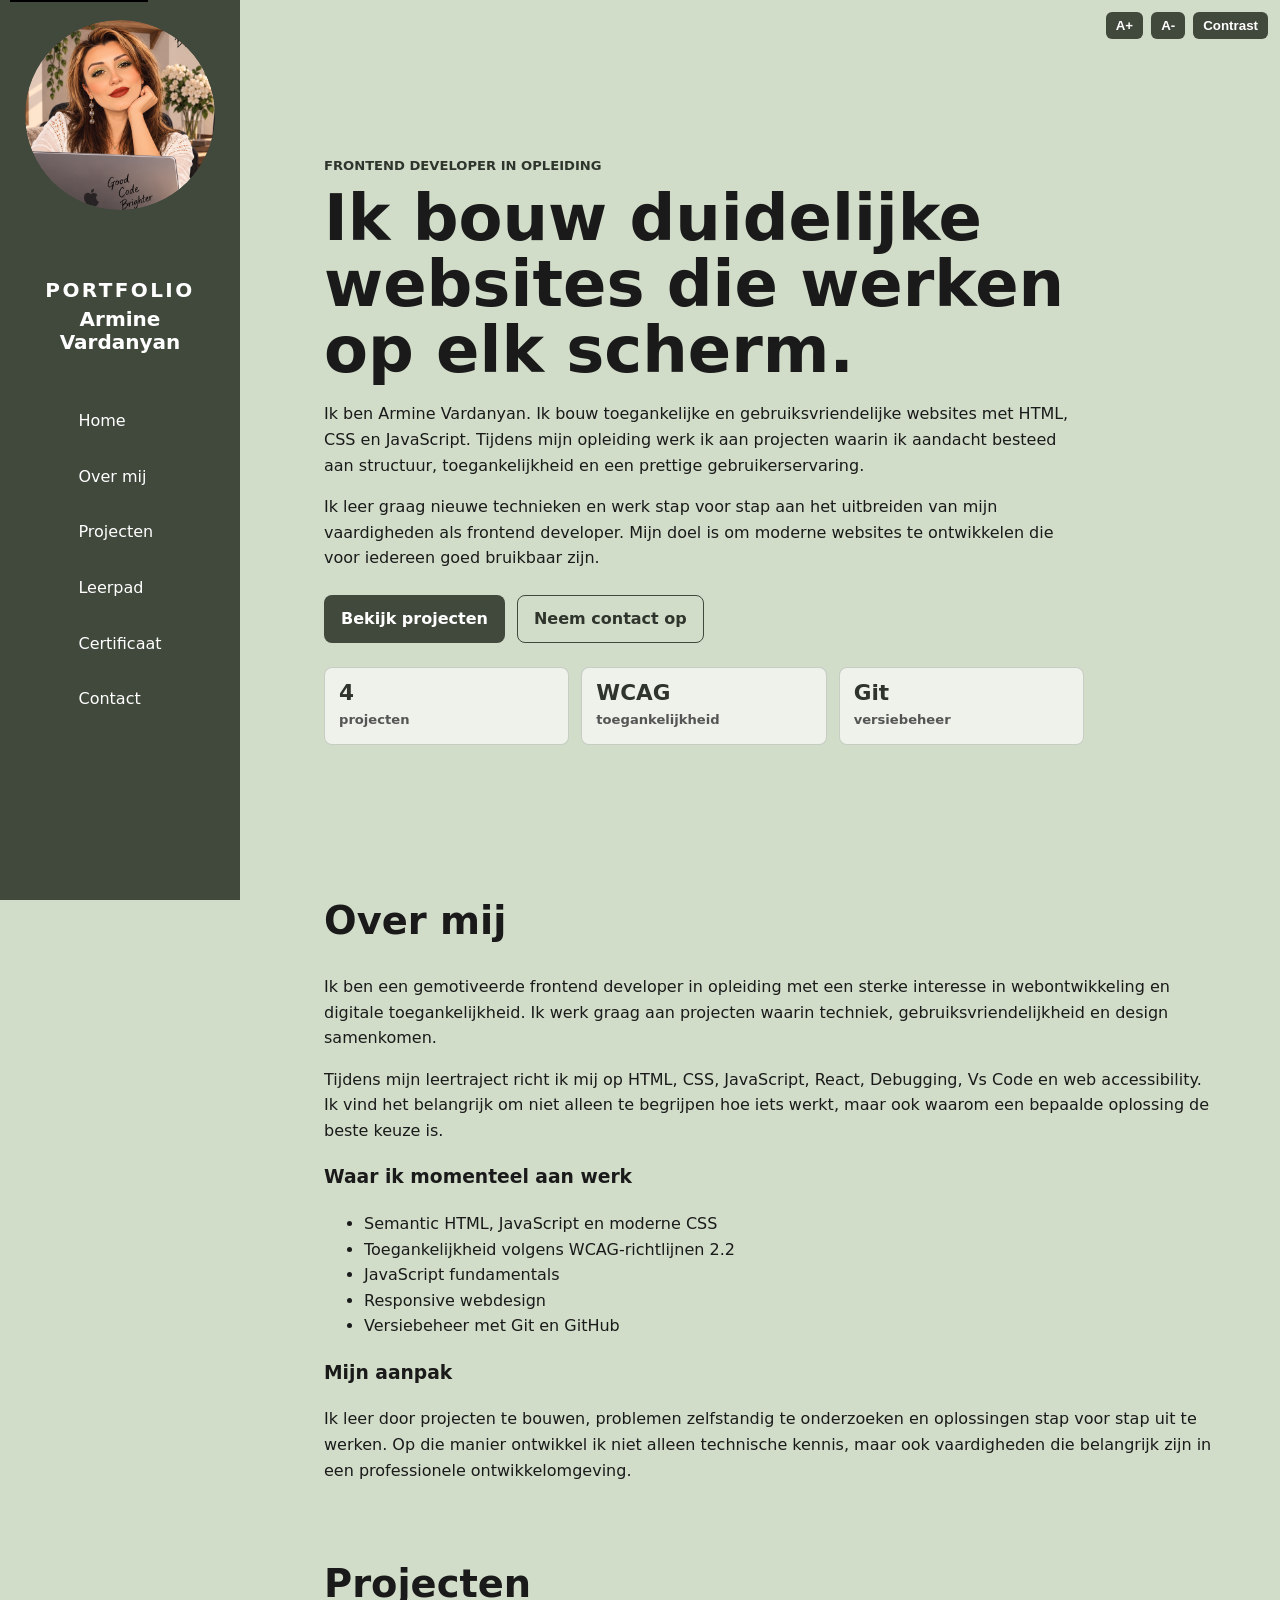
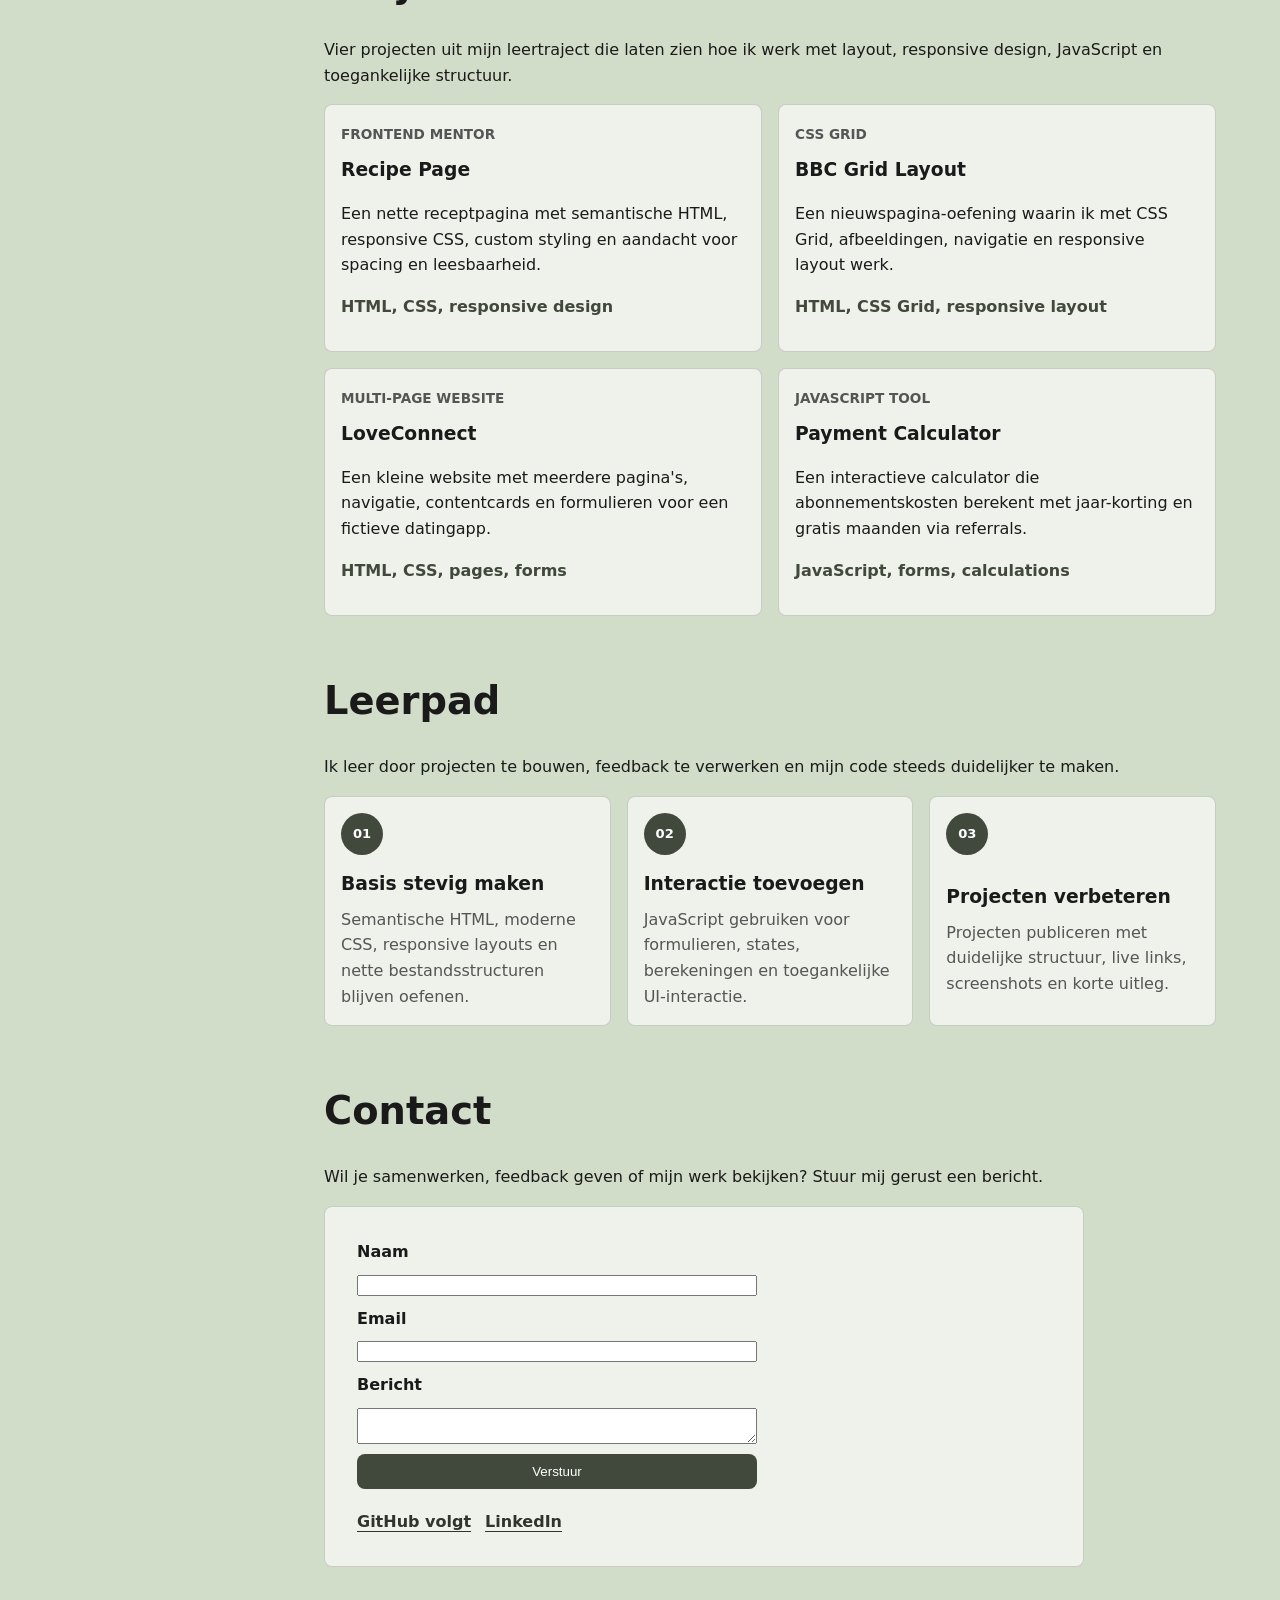
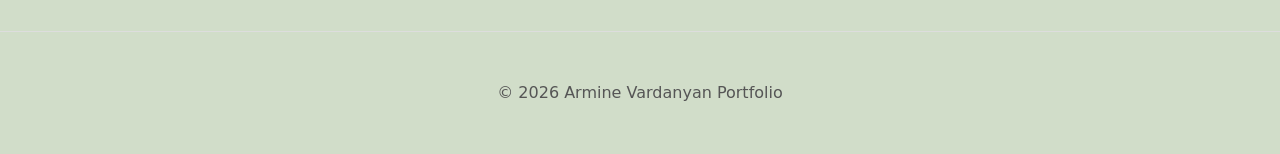
==== index.html @ 3ed6e2b1 "Mijn portfolio" ====
<!doctype html>
<html lang="nl" data-theme="light" data-text="normal">
  <head>
    <meta charset="UTF-8" />
    <meta name="viewport" content="width=device-width, initial-scale=1.0" />
    <title>Armine Vdn Portfolio</title>
    <meta
      name="description"
      content="Portfolio van Armine Vardanyan, frontend developer in opleiding met focus op HTML, CSS, JavaScript, React en toegankelijke websites."
    />

    <link rel="stylesheet" href="style.css" />
  </head>

  <body>
    <!-- SKIP LINK -->
    <a class="skip-link" href="#main">Skip to content</a>

    <!-- ACCESSIBILITY TOOLS -->
    <div class="accessibility-tools" aria-label="Toegankelijkheidsopties">
      <button id="increase-text" aria-label="Tekst vergroten">A+</button>
      <button id="decrease-text" aria-label="Tekst verkleinen">A-</button>
      <button id="contrast-btn" aria-label="Contrast modus">Contrast</button>
    </div>

    <!-- SIDEBAR -->
    <header>
      <nav class="navbar" aria-label="Hoofdnavigatie">
        <!-- PROFIEL -->
        <div class="profile">
          <button
            class="profile-button"
            id="open-profile"
            type="button"
            aria-label="Open profielfoto"
          >
            <img
              src="foto.png"
              alt="Profielfoto van Armine"
              class="profile-img"
            />
          </button>
        </div>

        <h1>
          <span class="portfolio-title">PORTFOLIO</span>
          <span>Armine Vardanyan</span>
        </h1>

        <ul class="nav-links">
          <li><a href="#home" class="active">Home</a></li>
          <li><a href="#about">Over mij</a></li>
          <li><a href="#projects">Projecten</a></li>
          <li><a href="#journey">Leerpad</a></li>

          <!-- POPUP BUTTON -->
          <li>
            <button class="nav-button" id="open-cert" type="button">
              Certificaat
            </button>
          </li>

          <li><a href="#contact">Contact</a></li>
        </ul>
      </nav>
    </header>

    <!-- MAIN -->
    <main id="main">
      <section class="hero" id="home">
        <div class="hero-text">
          <p class="eyebrow">Frontend developer in opleiding</p>
          <h2>Ik bouw duidelijke websites die werken op elk scherm.</h2>

          <p>
            Ik ben Armine Vardanyan. Ik bouw toegankelijke en
            gebruiksvriendelijke websites met HTML, CSS en JavaScript. Tijdens
            mijn opleiding werk ik aan projecten waarin ik aandacht besteed aan
            structuur, toegankelijkheid en een prettige gebruikerservaring.
          </p>

          <p>
            Ik leer graag nieuwe technieken en werk stap voor stap aan het
            uitbreiden van mijn vaardigheden als frontend developer. Mijn doel
            is om moderne websites te ontwikkelen die voor iedereen goed
            bruikbaar zijn.
          </p>

          <div class="hero-actions" aria-label="Belangrijke acties">
            <a class="button-link primary" href="#projects">Bekijk projecten</a>
            <a class="button-link secondary" href="#contact">Neem contact op</a>
          </div>

          <ul class="hero-stats" aria-label="Portfolio highlights">
            <li><strong>4</strong><span>projecten</span></li>
            <li><strong>WCAG</strong><span>toegankelijkheid</span></li>
            <li><strong>Git</strong><span>versiebeheer</span></li>
          </ul>
        </div>
      </section>

      <section id="about">
        <h2>Over mij</h2>

        <p>
          Ik ben een gemotiveerde frontend developer in opleiding met een sterke
          interesse in webontwikkeling en digitale toegankelijkheid. Ik werk
          graag aan projecten waarin techniek, gebruiksvriendelijkheid en design
          samenkomen.
        </p>

        <p>
          Tijdens mijn leertraject richt ik mij op HTML, CSS, JavaScript, React,
          Debugging, Vs Code en web accessibility. Ik vind het belangrijk om
          niet alleen te begrijpen hoe iets werkt, maar ook waarom een bepaalde
          oplossing de beste keuze is.
        </p>

        <h3>Waar ik momenteel aan werk</h3>

        <ul>
          <li>Semantic HTML, JavaScript en moderne CSS</li>
          <li>Toegankelijkheid volgens WCAG-richtlijnen 2.2</li>
          <li>JavaScript fundamentals</li>
          <li>Responsive webdesign</li>
          <li>Versiebeheer met Git en GitHub</li>
        </ul>

        <h3>Mijn aanpak</h3>

        <p>
          Ik leer door projecten te bouwen, problemen zelfstandig te onderzoeken
          en oplossingen stap voor stap uit te werken. Op die manier ontwikkel
          ik niet alleen technische kennis, maar ook vaardigheden die belangrijk
          zijn in een professionele ontwikkelomgeving.
        </p>
      </section>

      <section id="projects">
        <h2>Projecten</h2>
        <p>
          Vier projecten uit mijn leertraject die laten zien hoe ik werk met
          layout, responsive design, JavaScript en toegankelijke structuur.
        </p>

        <div class="project-grid">
          <a class="project-card" href="projects/recipe-page/index.html">
            <span class="project-type">Frontend Mentor</span>
            <h3>Recipe Page</h3>
            <p>
              Een nette receptpagina met semantische HTML, responsive CSS,
              custom styling en aandacht voor spacing en leesbaarheid.
            </p>
            <p class="project-tech">HTML, CSS, responsive design</p>
          </a>

          <a class="project-card" href="projects/bbc-grid/index.html">
            <span class="project-type">CSS Grid</span>
            <h3>BBC Grid Layout</h3>
            <p>
              Een nieuwspagina-oefening waarin ik met CSS Grid, afbeeldingen,
              navigatie en responsive layout werk.
            </p>
            <p class="project-tech">HTML, CSS Grid, responsive layout</p>
          </a>

          <a class="project-card" href="projects/loveconnect/index.html">
            <span class="project-type">Multi-page website</span>
            <h3>LoveConnect</h3>
            <p>
              Een kleine website met meerdere pagina's, navigatie, contentcards
              en formulieren voor een fictieve datingapp.
            </p>
            <p class="project-tech">HTML, CSS, pages, forms</p>
          </a>

          <a class="project-card" href="projects/payment-calculator/index.html">
            <span class="project-type">JavaScript tool</span>
            <h3>Payment Calculator</h3>
            <p>
              Een interactieve calculator die abonnementskosten berekent met
              jaar-korting en gratis maanden via referrals.
            </p>
            <p class="project-tech">JavaScript, forms, calculations</p>
          </a>
        </div>
      </section>

      <section id="journey">
        <h2>Leerpad</h2>
        <p>
          Ik leer door projecten te bouwen, feedback te verwerken en mijn code
          steeds duidelijker te maken.
        </p>

        <ol class="timeline">
          <li>
            <span>01</span>
            <div>
              <h3>Basis stevig maken</h3>
              <p>
                Semantische HTML, moderne CSS, responsive layouts en nette
                bestandsstructuren blijven oefenen.
              </p>
            </div>
          </li>
          <li>
            <span>02</span>
            <div>
              <h3>Interactie toevoegen</h3>
              <p>
                JavaScript gebruiken voor formulieren, states, berekeningen en
                toegankelijke UI-interactie.
              </p>
            </div>
          </li>
          <li>
            <span>03</span>
            <div>
              <h3>Projecten verbeteren</h3>
              <p>
                Projecten publiceren met duidelijke structuur, live links,
                screenshots en korte uitleg.
              </p>
            </div>
          </li>
        </ol>
      </section>

      <section id="contact">
        <h2>Contact</h2>
        <p>
          Wil je samenwerken, feedback geven of mijn werk bekijken? Stuur mij
          gerust een bericht.
        </p>
        <div class="contact">
          <form>
            <label for="name">Naam</label>
            <input type="text" id="name" name="name" required />

            <label for="email">Email</label>
            <input type="email" id="email" name="email" required />

            <label for="message">Bericht</label>
            <textarea id="message" name="message" required></textarea>

            <button type="submit">Verstuur</button>
          </form>
          <div class="contact-links" aria-label="Profiel links">
            <a href="#" aria-label="GitHub profiel toevoegen">GitHub volgt</a>
            <a
              href="https://www.linkedin.com/in/armine-vardanyan-982892228/"
              aria-label="LinkedIn profiel van Armine Vardanyan"
              >LinkedIn</a
            >
          </div>
        </div>
      </section>
    </main>

    <!-- FOOTER -->
    <footer>
      <p>© 2026 Armine Vardanyan Portfolio</p>
    </footer>

    <!-- CERTIFICAAT POPUP -->
    <div id="cert-modal" class="modal" aria-hidden="true">
      <div
        class="modal-content"
        role="dialog"
        aria-modal="true"
        aria-labelledby="cert-title"
      >
        <h2 id="cert-title">Certificaat</h2>

        <img src="certificaat.jpg" alt="Front-End Developer certificaat" />

        <button id="close-cert" type="button">Sluiten</button>
      </div>
    </div>
    <!-- PROFIELFOTO POPUP -->
    <div id="profile-modal" class="modal" aria-hidden="true">
      <div
        class="modal-content profile-modal-content"
        role="dialog"
        aria-modal="true"
        aria-labelledby="profile-title"
      >
        <h2 id="profile-title">Profielfoto</h2>

        <img src="foto.png" alt="Profielfoto van Armine Vardanyan" />

        <button id="close-profile" type="button">Sluiten</button>
      </div>
    </div>
    <!-- SCRIPTS -->
    <script src="script.js"></script>
  </body>
</html>
---- style.css ----
:root {
  --bg: #d1ddc9;
  --text: #1a1a1a;
  --muted: #555;
  --accent: #41483c;
  --accent-strong: #2f352c;
  --surface: rgba(255, 255, 255, 0.62);
  --line: rgba(65, 72, 60, 0.22);

  --sidebar-bg: #41483c;
  --white: #ffffff;

  --space-sm: 8px;
  --space-md: 16px;
  --space-lg: 32px;

  --font: system-ui, -apple-system, Segoe UI, Roboto, Arial, sans-serif;

  --focus: 3px solid var(--accent);
}

/* RESET */
* {
  box-sizing: border-box;
}

body {
  margin: 0;
  font-family: var(--font);
  background: var(--bg);
  color: var(--text);
  line-height: 1.6;
}

/* SKIP LINK */
.skip-link {
  position: absolute;
  top: -40px;
  left: 10px;
  background: #000;
  color: #fff;
  padding: 8px;
  z-index: 1000;
}

.skip-link:focus {
  top: 10px;
}

/* =========================
   SIDEBAR
========================= */
header {
  position: fixed;
  top: 0;
  left: 0;
  width: 240px;
  height: 100vh;
  background: var(--sidebar-bg);
  padding: 20px;
  overflow-y: auto;
}

.navbar {
  display: flex;
  flex-direction: column;
  align-items: center;
  gap: 28px;
}

.navbar h1 {
  color: white;
  font-size: 20px;
  line-height: 1.15;
  text-align: center;
}

.navbar h1 span {
  display: block;
}

.portfolio-title {
  margin-bottom: 6px;
  font-size: 1.25rem;
  letter-spacing: 0.12em;
  text-transform: uppercase;
}

.nav-links {
  list-style: none;
  padding: 0;
  margin: 0;
  display: flex;
  flex-direction: column;
  gap: 10px;
}

.nav-links a {
  display: block;
  color: white;
  text-decoration: none;
  padding: 12px 14px;
  border-radius: 8px;
  transition:
    background-color 0.2s ease,
    color 0.2s ease;
}

.nav-links a:hover {
  background: #2e322c !important;
  color: white !important;
}
.nav-links a.active {
  background: var(--accent);
  color: white;
}

.nav-button {
  display: block;
  width: 100%;
  background: transparent;
  color: white;
  text-align: left;
  text-decoration: none;
  padding: 12px 14px;
  border: 0;
  border-radius: 8px;
  font: inherit;
  transition:
    background-color 0.2s ease,
    color 0.2s ease;
}

.nav-button:hover,
.nav-button:focus-visible {
  background: #2e322c;
  color: white;
}
/* PROFILE */
.profile {
  display: flex;
  flex-direction: column;
  align-items: center;
  margin-bottom: 24px;
  overflow: hidden;
  border-radius: 50%;
}
.profile-button {
  display: block;
  width: 190px;
  height: 190px;
  padding: 0;
  border: 0;
  border-radius: 50%;
  background: transparent;
  overflow: hidden;
  cursor: pointer;
}
.profile-img {
  width: 190px;
  height: 190px;
  border-radius: 50%;
  object-fit: cover;
  border: 3px solid #252723;
  object-position: 38% 42%;
  image-rendering: auto;
  transform: translateY(14px) scale(1.5);
}

/* MAIN SHIFT */
main {
  margin-left: 260px;
  padding: var(--space-lg);
  max-width: 1180px;
}

/* ACCESSIBILITY */
.accessibility-tools {
  position: fixed;
  top: 12px;
  right: 12px;
  display: flex;
  gap: 8px;
  z-index: 999;
}

.accessibility-tools button {
  background: var(--accent);
  color: white;
  border: none;
  padding: 6px 10px;
  border-radius: 6px;
  font-weight: 700;
}

/* BUTTONS */
button {
  background: var(--accent);
  color: white;
  border: none;
  padding: 10px;
  border-radius: 8px;
  cursor: pointer;
}

/* FOCUS */
a:focus,
button:focus,
input:focus,
textarea:focus {
  outline: var(--focus);
  outline-offset: 3px;
}

/* HERO */
.hero {
  display: flex;
  gap: var(--space-lg);
  min-height: calc(100vh - 64px);
  align-items: center;
}

.hero-text {
  max-width: 760px;
}

.eyebrow {
  margin: 0 0 10px;
  color: var(--accent-strong);
  font-size: 0.82rem;
  font-weight: 800;
  letter-spacing: 0;
  text-transform: uppercase;
}

.hero h2 {
  max-width: 760px;
  margin: 0 0 18px;
  font-size: clamp(2rem, 5vw, 4.8rem);
  line-height: 1.03;
}

.hero-actions {
  display: flex;
  flex-wrap: wrap;
  gap: 12px;
  margin-top: 24px;
}

.button-link {
  display: inline-flex;
  min-height: 44px;
  align-items: center;
  justify-content: center;
  padding: 10px 16px;
  border: 1px solid transparent;
  border-radius: 8px;
  font-weight: 800;
  text-decoration: none;
}

.button-link.primary {
  background: var(--accent);
  color: white;
}

.button-link.secondary {
  background: transparent;
  border-color: var(--accent);
  color: var(--accent-strong);
}

.hero-stats {
  display: grid;
  grid-template-columns: repeat(3, minmax(0, 1fr));
  gap: 12px;
  margin: 24px 0 0;
  padding: 0;
  list-style: none;
}

.hero-stats li {
  padding: 14px;
  background: var(--surface);
  border: 1px solid var(--line);
  border-radius: 8px;
}

.hero-stats strong,
.hero-stats span {
  display: block;
}

.hero-stats strong {
  color: var(--accent-strong);
  font-size: 1.35rem;
  line-height: 1;
}

.hero-stats span {
  margin-top: 6px;
  color: var(--muted);
  font-size: 0.82rem;
  font-weight: 800;
}

/* SECTIONS */
section {
  padding: var(--space-lg);
  scroll-margin-top: 24px;
}

section > h2 {
  margin-top: 0;
  font-size: clamp(1.7rem, 3vw, 2.4rem);
  line-height: 1.1;
}

/* PROJECT CARDS */
.project-card {
  display: block;
  border: 1px solid var(--line);
  padding: var(--space-md);
  border-radius: 8px;
  background: var(--surface);
  color: inherit;
  text-decoration: none;
  transition:
    transform 0.2s ease,
    box-shadow 0.2s ease,
    border-color 0.2s ease;
}

.project-grid {
  display: grid;
  grid-template-columns: repeat(2, minmax(0, 1fr));
  gap: var(--space-md);
  margin-top: var(--space-md);
}

.project-card:hover,
.project-card:focus-visible {
  border-color: var(--accent);
  box-shadow: 0 10px 24px rgba(0, 0, 0, 0.12);
  transform: translateY(-3px);
}

.project-card h3 {
  margin: 8px 0 0;
}

.project-tech {
  color: var(--accent);
  font-weight: 700;
}

.project-type {
  color: var(--muted);
  font-size: 0.85rem;
  font-weight: 700;
  text-transform: uppercase;
}

/* LEERPAD */
.timeline {
  display: grid;
  grid-template-columns: repeat(3, minmax(0, 1fr));
  gap: var(--space-md);
  margin: var(--space-md) 0 0;
  padding: 0;
  list-style: none;
}

.timeline li {
  display: grid;
  gap: 14px;
  padding: var(--space-md);
  background: var(--surface);
  border: 1px solid var(--line);
  border-radius: 8px;
}

.timeline span {
  display: inline-grid;
  width: 42px;
  height: 42px;
  place-items: center;
  background: var(--accent);
  border-radius: 50%;
  color: white;
  font-size: 0.82rem;
  font-weight: 800;
}

.timeline h3 {
  margin: 0;
}

.timeline p {
  margin: 8px 0 0;
  color: var(--muted);
}

/* FOOTER */
footer {
  text-align: center;
  padding: var(--space-lg);
  border-top: 1px solid #ddd;
  color: var(--muted);
}

/* HIGH CONTRAST */
.high-contrast {
  --bg: #000;
  --text: #fff;
  --muted: #fff;
  --accent: yellow;
  --accent-strong: yellow;
  --surface: #000;
  --line: yellow;
  --sidebar-bg: #000;
}

.high-contrast button,
.high-contrast .nav-links a {
  color: #000 !important;
  background: yellow;
}

.high-contrast .project-card,
.high-contrast .timeline li,
.high-contrast .hero-stats li,
.high-contrast .modal-content {
  background: #000;
  border-color: yellow;
}
/* =========================
   MODAL (CERTIFICAAT)
========================= */
.modal {
  position: fixed;
  inset: 0;
  background: rgba(0, 0, 0, 0.7);
  display: none;
  justify-content: center;
  align-items: center;
  z-index: 9999;
}

.modal-content {
  background: #ffffff;
  padding: 20px;
  border-radius: 12px;
  width: 80%;
  max-width: 900px;
  max-height: 90vh;
  overflow: auto;
  text-align: center;
}

.modal-content img {
  width: 100%;
  height: auto;
  max-height: 70vh;
  object-fit: contain;
  border-radius: 8px;
}

.modal-content button {
  margin-top: 12px;
  background: var(--accent);
  color: white;
  border: none;
  padding: 10px 16px;
  border-radius: 8px;
}

/* RESPONSIVE */
@media (max-width: 768px) {
  header {
    position: relative;
    width: 100%;
    height: auto;
  }

  main {
    margin-left: 0;
  }

  .hero {
    flex-direction: column;
    min-height: auto;
  }

  .project-grid {
    grid-template-columns: 1fr;
  }

  .timeline,
  .hero-stats {
    grid-template-columns: 1fr;
  }
}

.nav-links a,
.nav-button {
  display: block;
  padding: 10px 12px;
  border-radius: 8px;
  color: white;
  text-decoration: none;
  transition: all 0.2s ease;
}

.nav-links a:hover,
.nav-button:hover {
  background: #2e322c;
  color: white;
}

.contact {
  padding: 32px;
  display: grid;
  gap: 20px;
  max-width: 760px;
  background: var(--surface);
  border: 1px solid var(--line);
  border-radius: 8px;
}
.contact h2 {
  margin-top: 0;
}
form {
  display: flex;
  flex-direction: column;
  gap: 10px;
  max-width: 400px;
}

form input,
form textarea,
form button {
  width: 100%;
}

form label {
  font-weight: bold;
}

.contact-links {
  display: flex;
  flex-wrap: wrap;
  gap: 14px;
}

.contact-links a {
  color: var(--accent-strong);
  font-weight: 800;
  text-underline-offset: 4px;
}
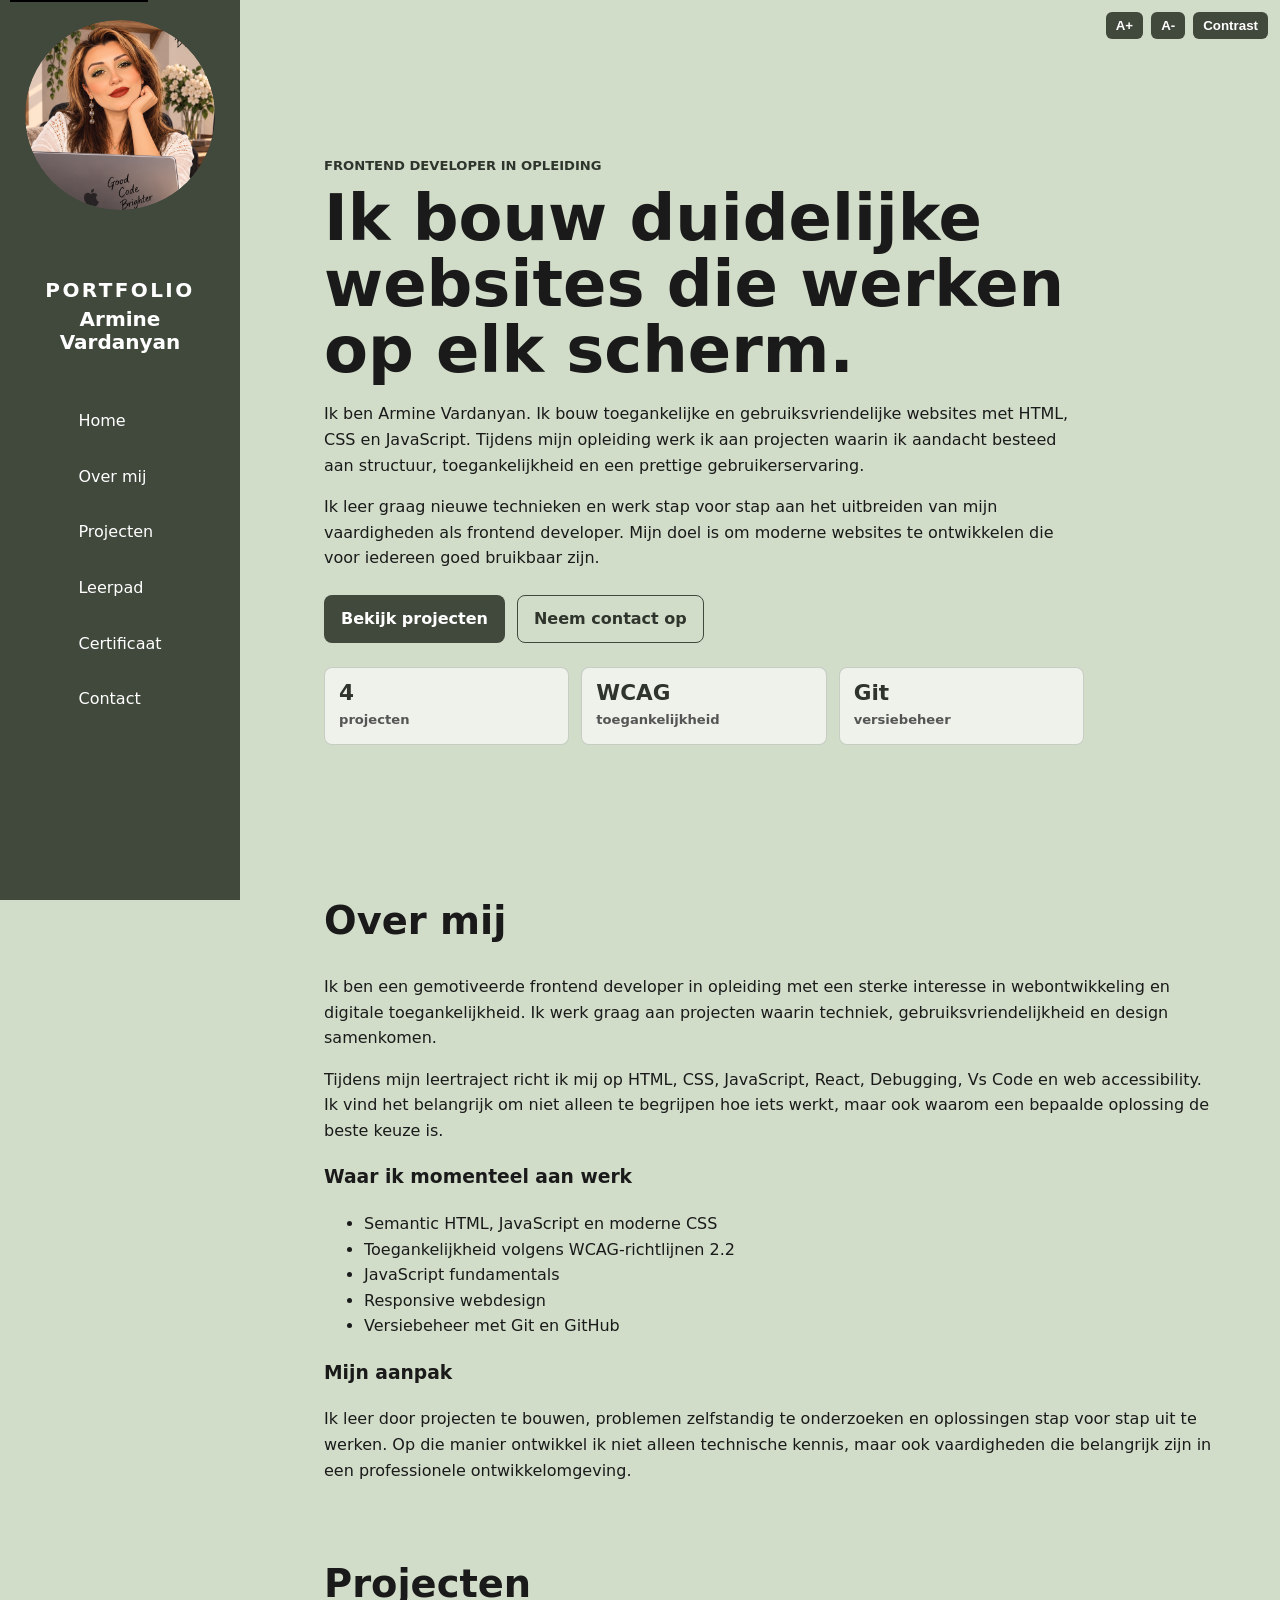
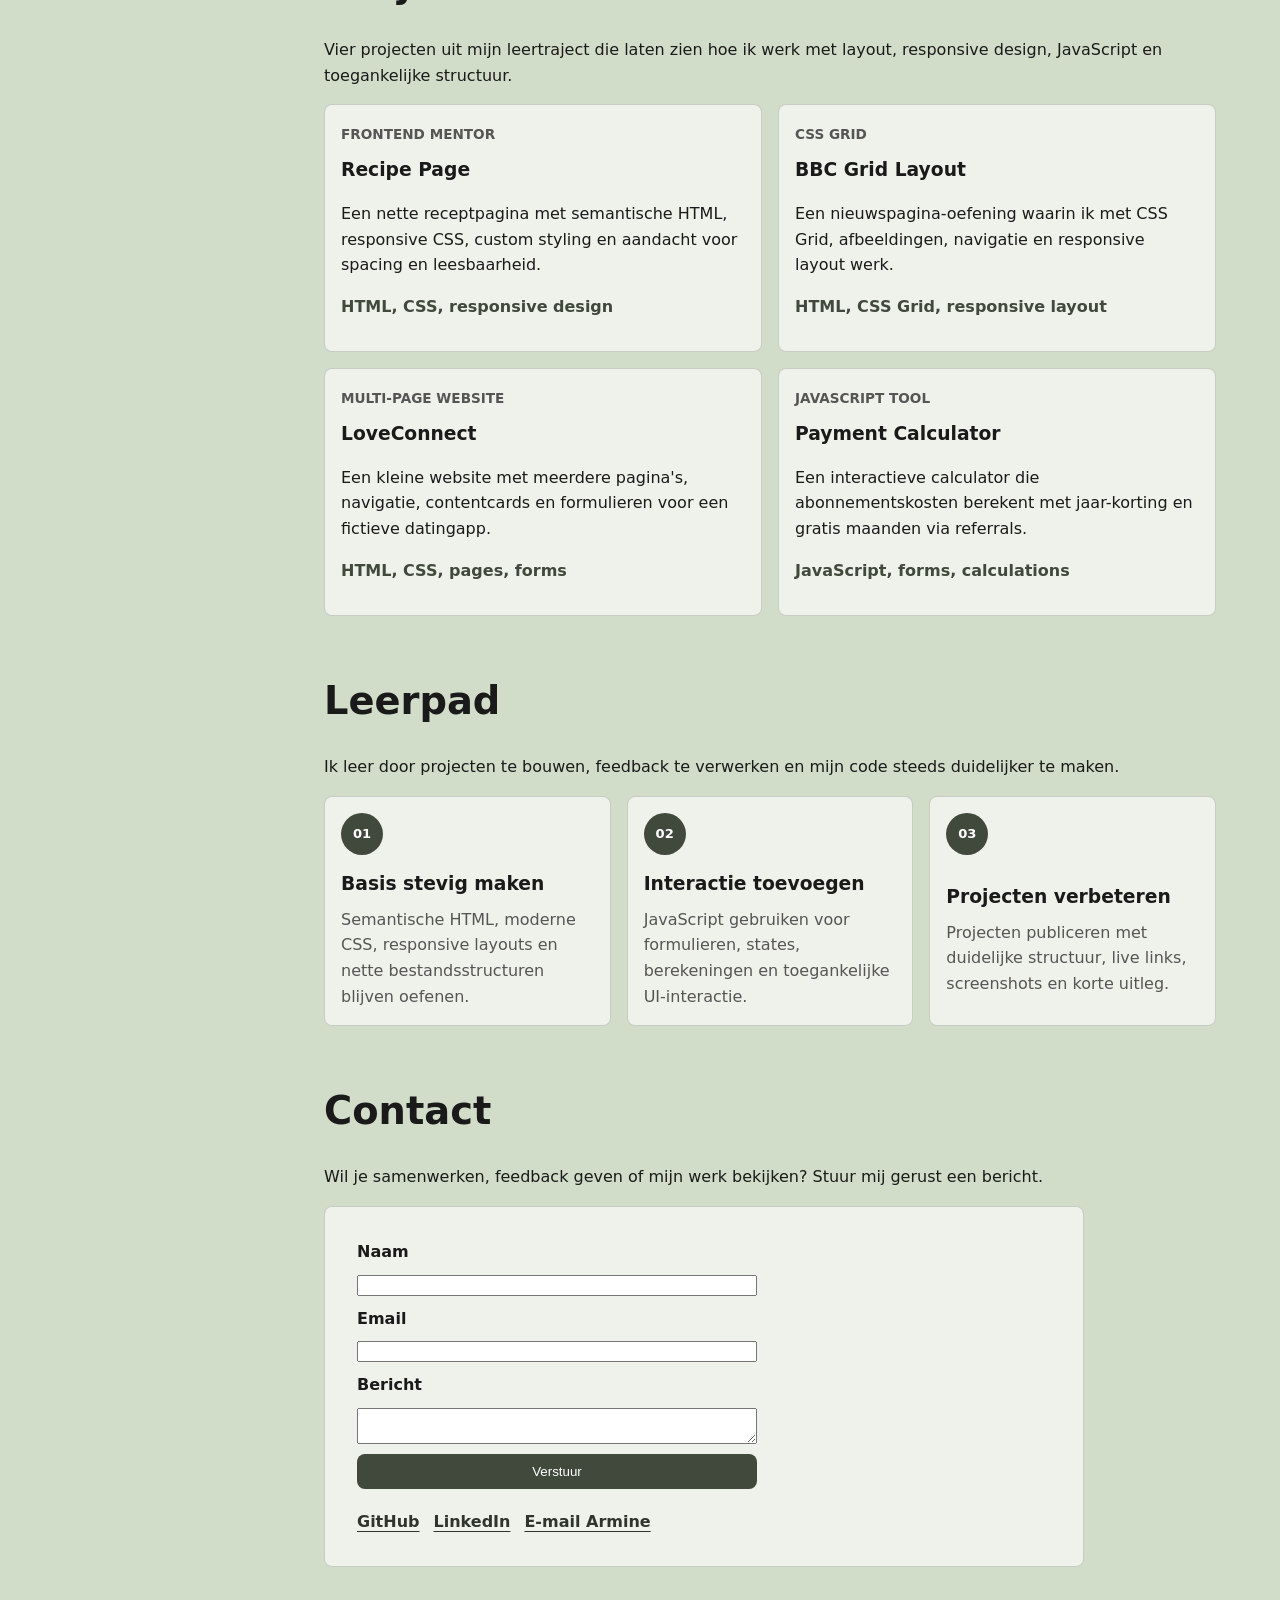
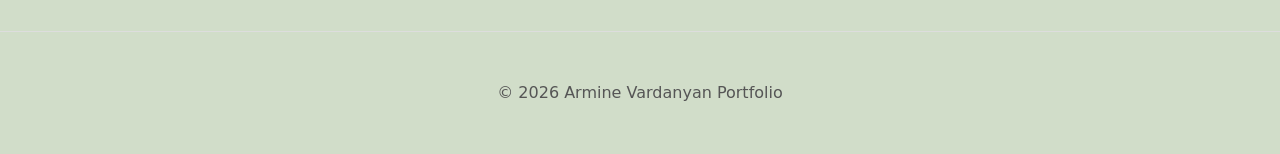
==== commit 0c718060: "Contactformulier en profiellinks bijgewerkt" ====
--- a/index.html
+++ b/index.html
@@ -234,7 +234,11 @@
           gerust een bericht.
         </p>
         <div class="contact">
-          <form>
+          <form
+            action="https://formspree.io/f/mdeaakor"
+            method="POST"
+            aria-label="Contactformulier"
+          >
             <label for="name">Naam</label>
             <input type="text" id="name" name="name" required />
 
@@ -247,12 +251,18 @@
             <button type="submit">Verstuur</button>
           </form>
           <div class="contact-links" aria-label="Profiel links">
-            <a href="#" aria-label="GitHub profiel toevoegen">GitHub volgt</a>
+            <a
+              href="https://github.com/ArmVdn"
+              aria-label="GitHub-profiel van Armine Vardanyan"
+            >
+              GitHub
+            </a>
             <a
               href="https://www.linkedin.com/in/armine-vardanyan-982892228/"
               aria-label="LinkedIn profiel van Armine Vardanyan"
               >LinkedIn</a
             >
+            <a href="mailto:arminevdn@live.com">E-mail Armine</a>
           </div>
         </div>
       </section>
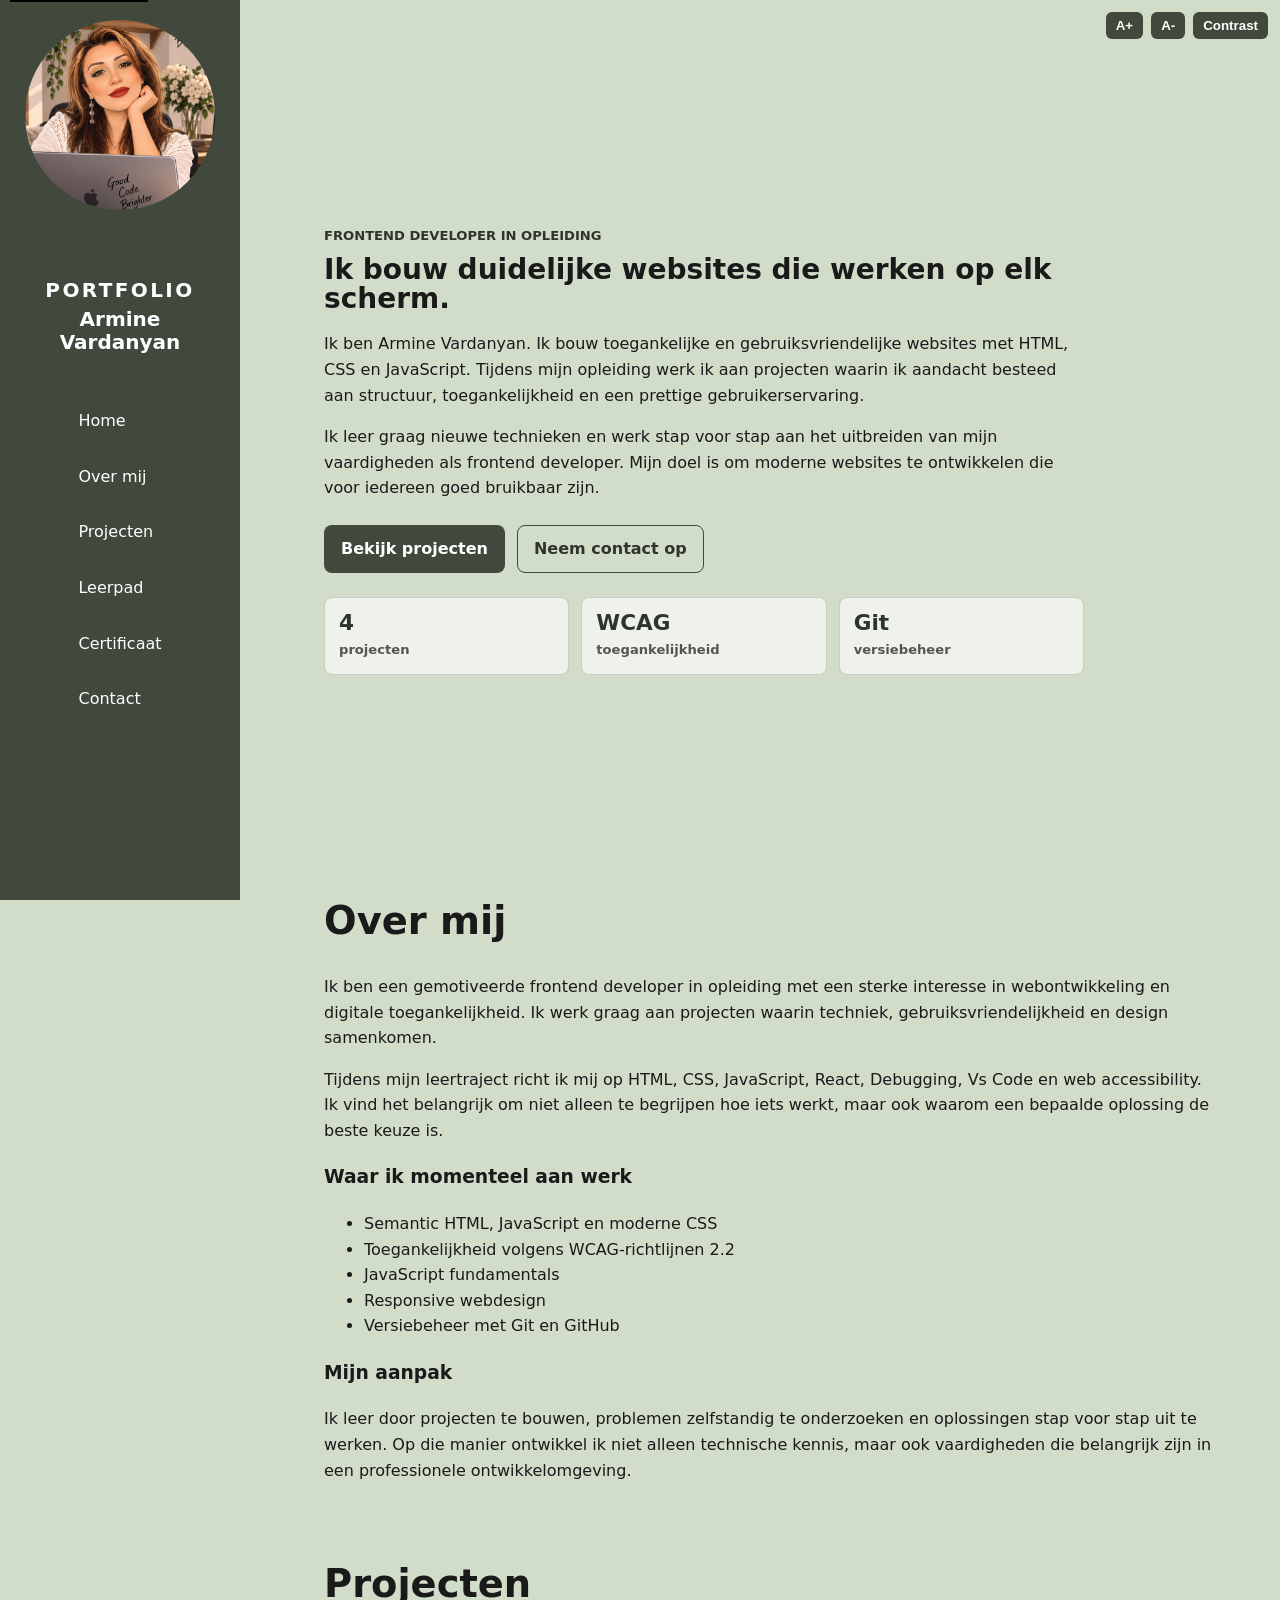
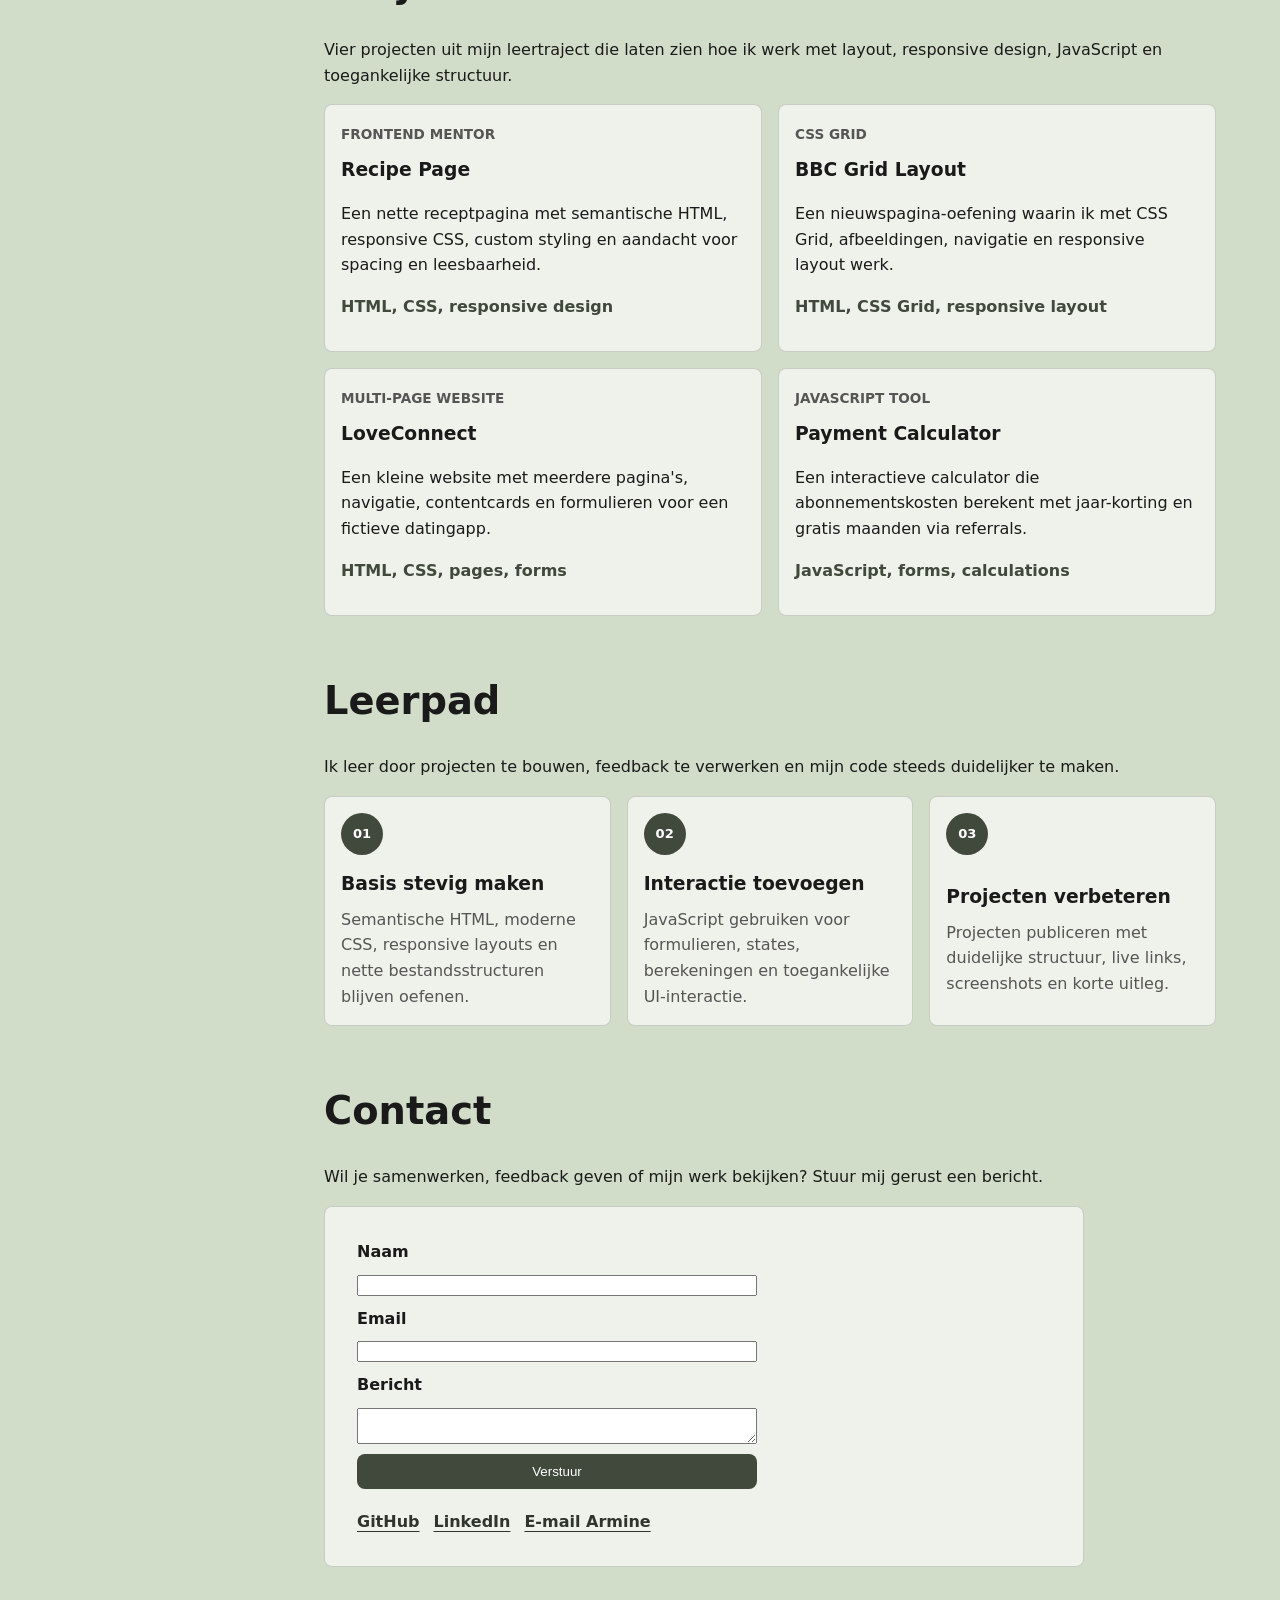
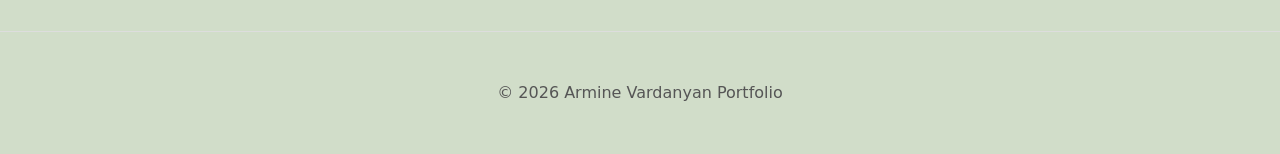
==== commit 2d415032: "Kop verkleind en bestandsversies bijgewerkt" ====
--- a/index.html
+++ b/index.html
@@ -9,7 +9,7 @@
       content="Portfolio van Armine Vardanyan, frontend developer in opleiding met focus op HTML, CSS, JavaScript, React en toegankelijke websites."
     />
 
-    <link rel="stylesheet" href="style.css" />
+    <link rel="stylesheet" href="style.css?v=2" />
   </head>
 
   <body>
@@ -304,6 +304,6 @@
       </div>
     </div>
     <!-- SCRIPTS -->
-    <script src="script.js"></script>
+    <script src="script.js?v=2"></script>
   </body>
 </html>
--- a/style.css
+++ b/style.css
@@ -142,9 +142,15 @@
   flex-direction: column;
   align-items: center;
   margin-bottom: 24px;
-  overflow: hidden;
+  overflow: visible;
   border-radius: 50%;
 }
+
+.profile-button:focus-visible {
+  outline: 3px solid var(--white);
+  outline-offset: 4px;
+}
+
 .profile-button {
   display: block;
   width: 190px;
@@ -236,7 +242,7 @@
 .hero h2 {
   max-width: 760px;
   margin: 0 0 18px;
-  font-size: clamp(2rem, 5vw, 4.8rem);
+  font-size: 1.75rem;
   line-height: 1.03;
 }
 
@@ -509,7 +515,9 @@
   border-radius: 8px;
   color: white;
   text-decoration: none;
-  transition: all 0.2s ease;
+  transition:
+    background-color 0.2s ease,
+    color 0.2s ease;
 }
 
 .nav-links a:hover,
@@ -558,3 +566,8 @@
   font-weight: 800;
   text-underline-offset: 4px;
 }
+.nav-links a:focus-visible,
+.nav-button:focus-visible {
+  outline: 3px solid var(--white);
+  outline-offset: 3px;
+}
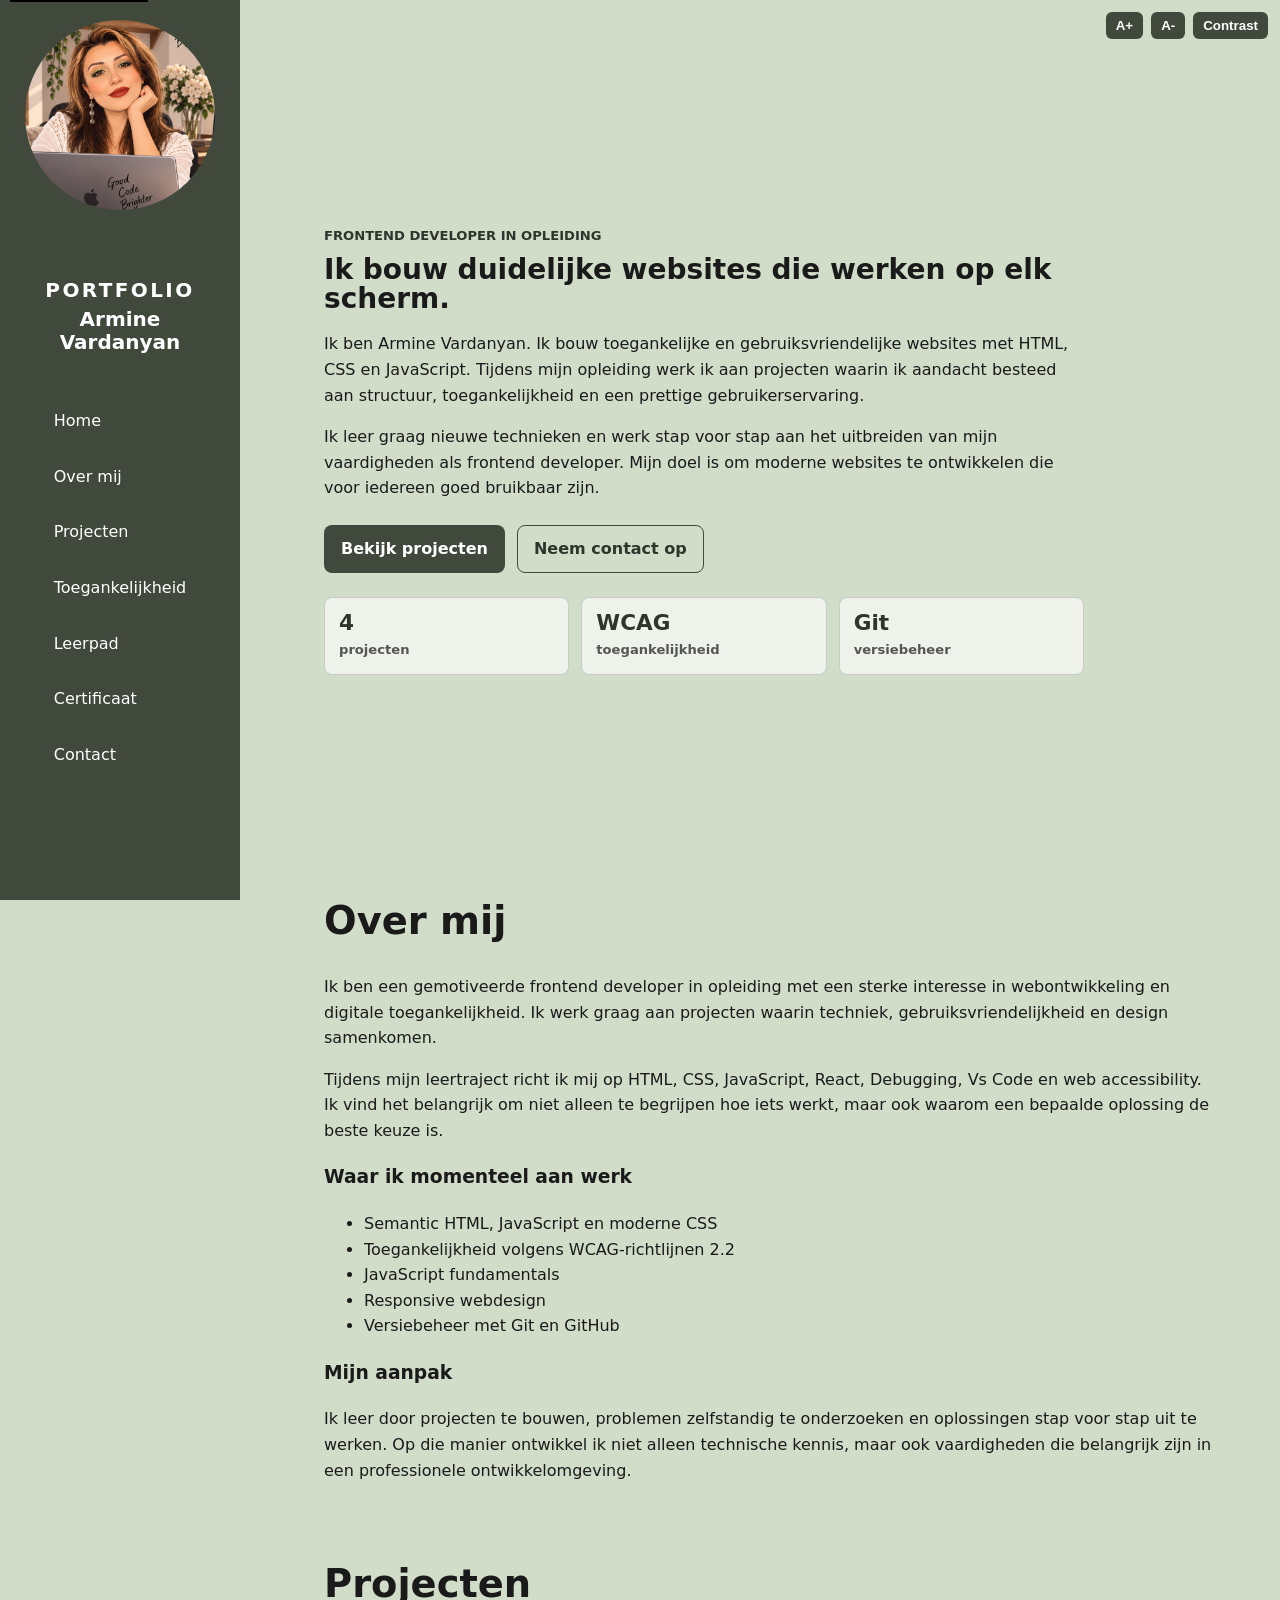
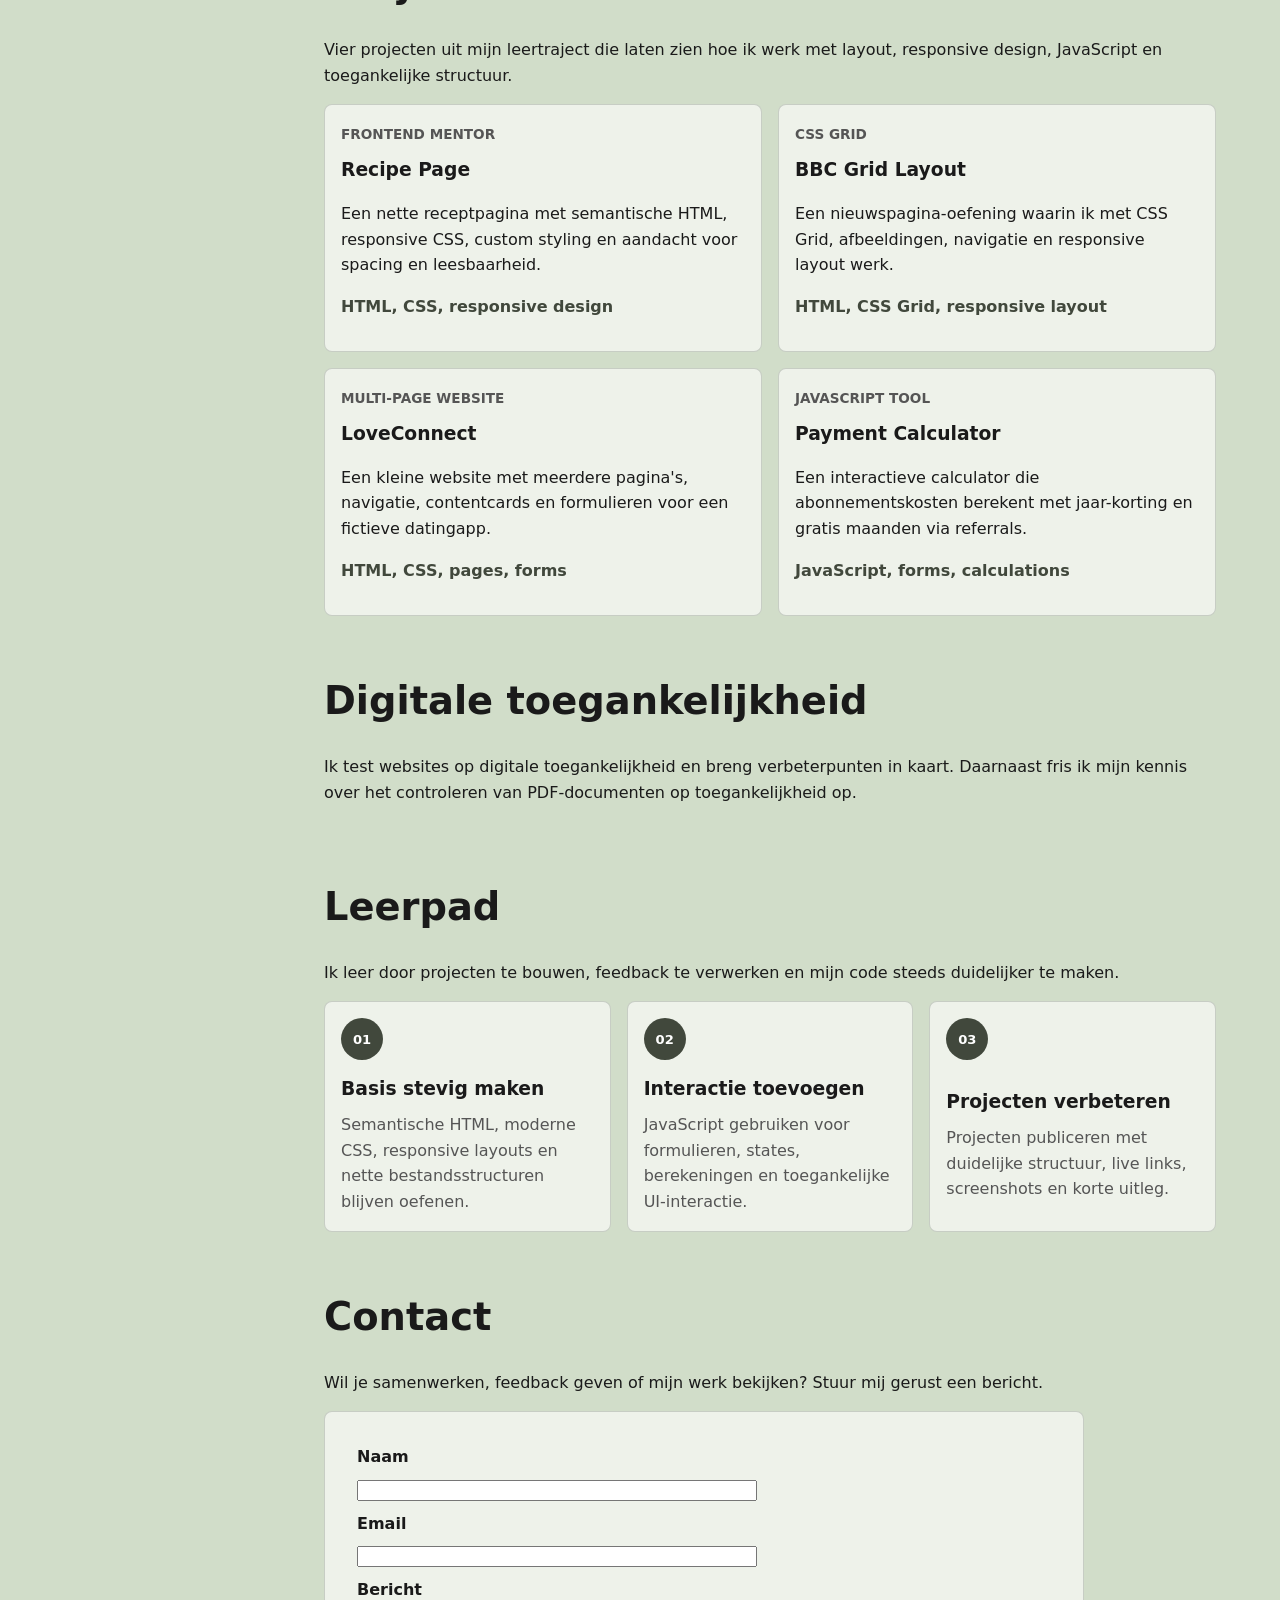
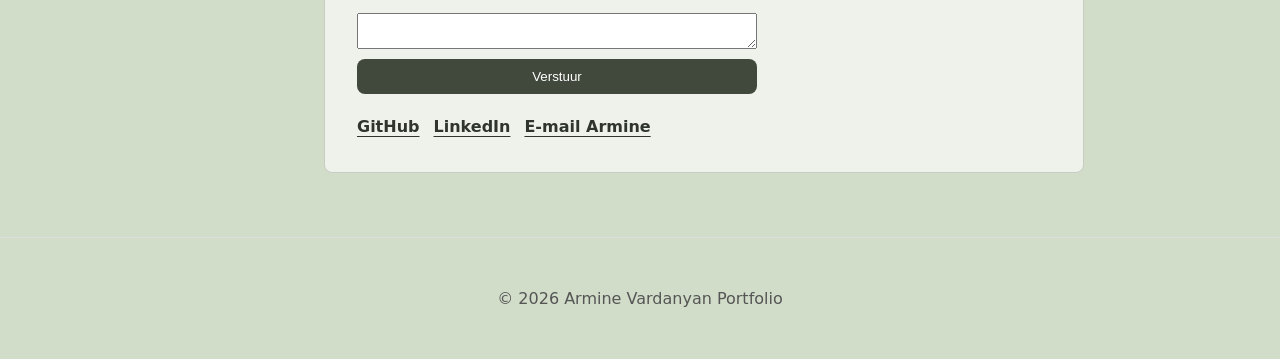
==== commit a74d7e5a: "Sectie digitale toegankelijkheid toegevoegd" ====
--- a/index.html
+++ b/index.html
@@ -51,6 +51,7 @@
           <li><a href="#home" class="active">Home</a></li>
           <li><a href="#about">Over mij</a></li>
           <li><a href="#projects">Projecten</a></li>
+          <li><a href="#accessibility">Toegankelijkheid</a></li>
           <li><a href="#journey">Leerpad</a></li>
 
           <!-- POPUP BUTTON -->
@@ -185,6 +186,15 @@
           </a>
         </div>
       </section>
+
+<section id="accessibility">
+  <h2>Digitale toegankelijkheid</h2>
+  <p>
+    Ik test websites op digitale toegankelijkheid en breng
+  verbeterpunten in kaart. Daarnaast fris ik mijn kennis over
+  het controleren van PDF-documenten op toegankelijkheid op.
+  </p>
+</section>
 
       <section id="journey">
         <h2>Leerpad</h2>
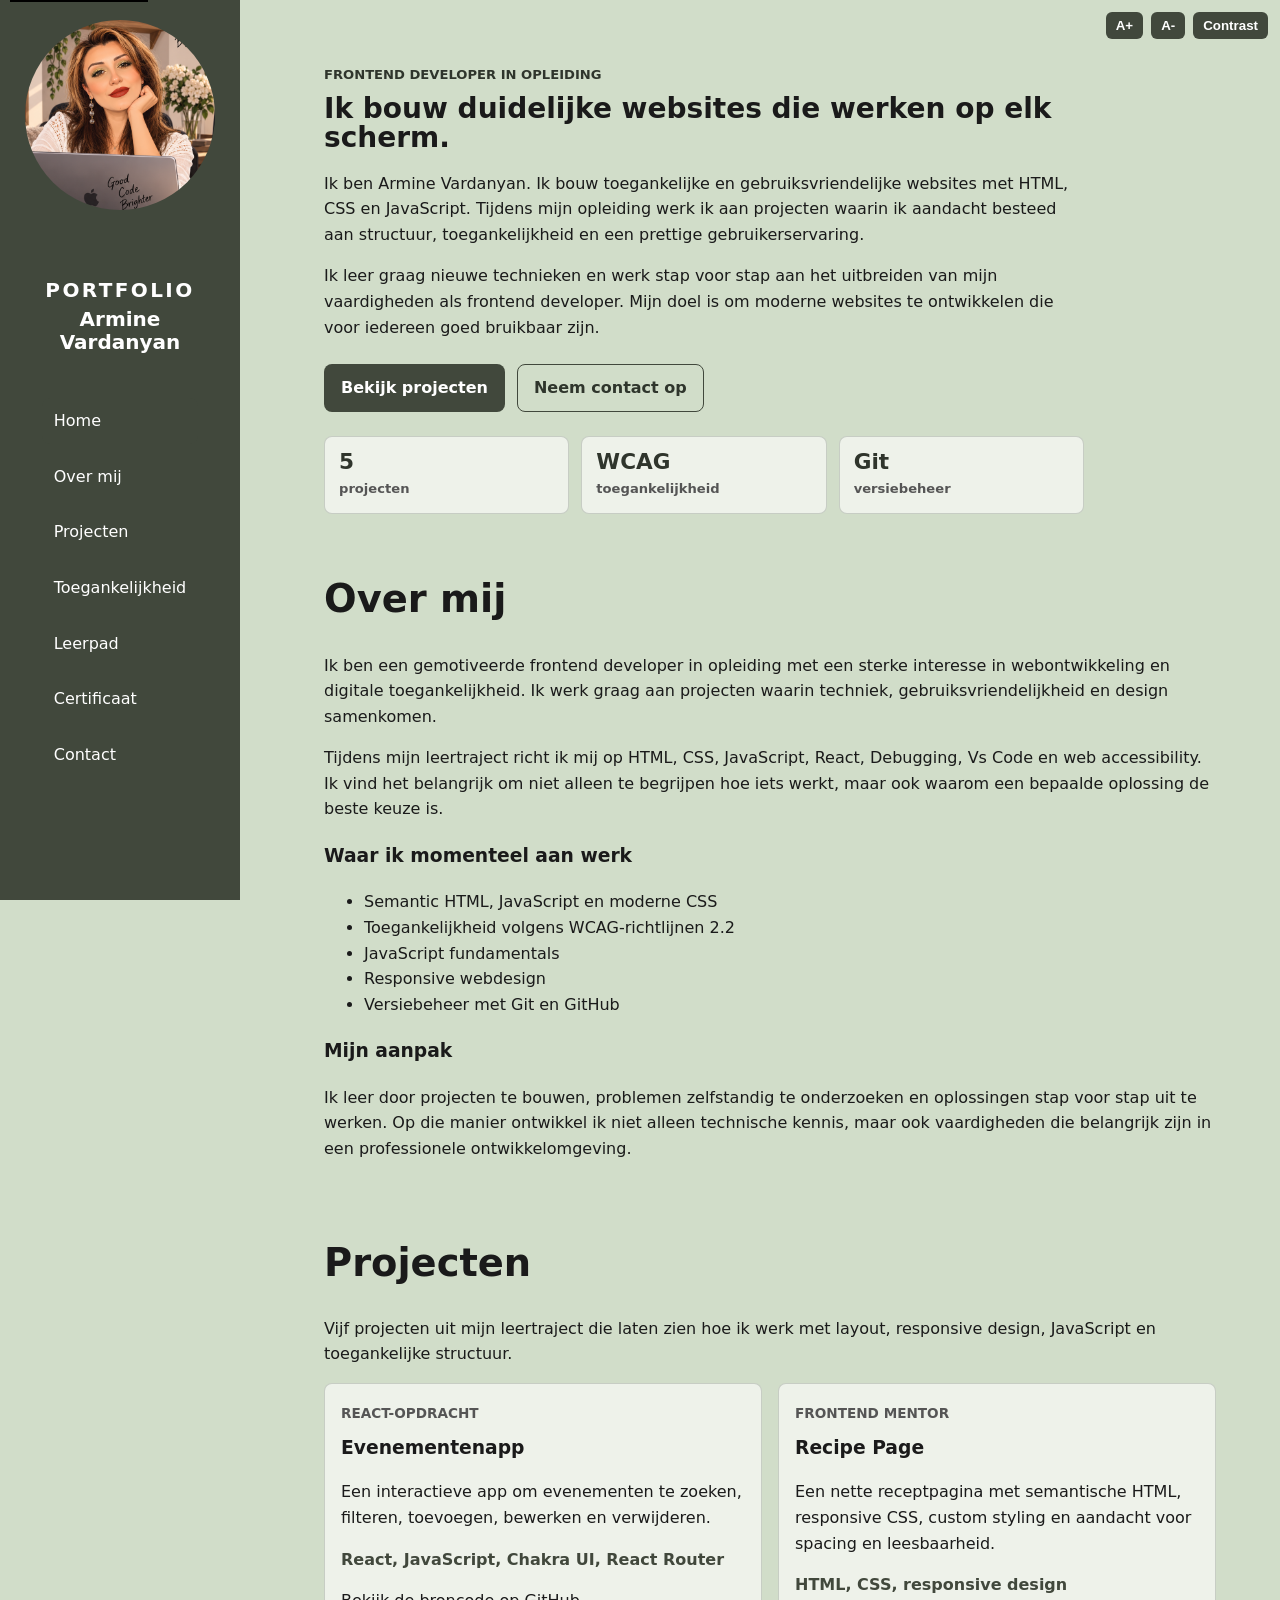
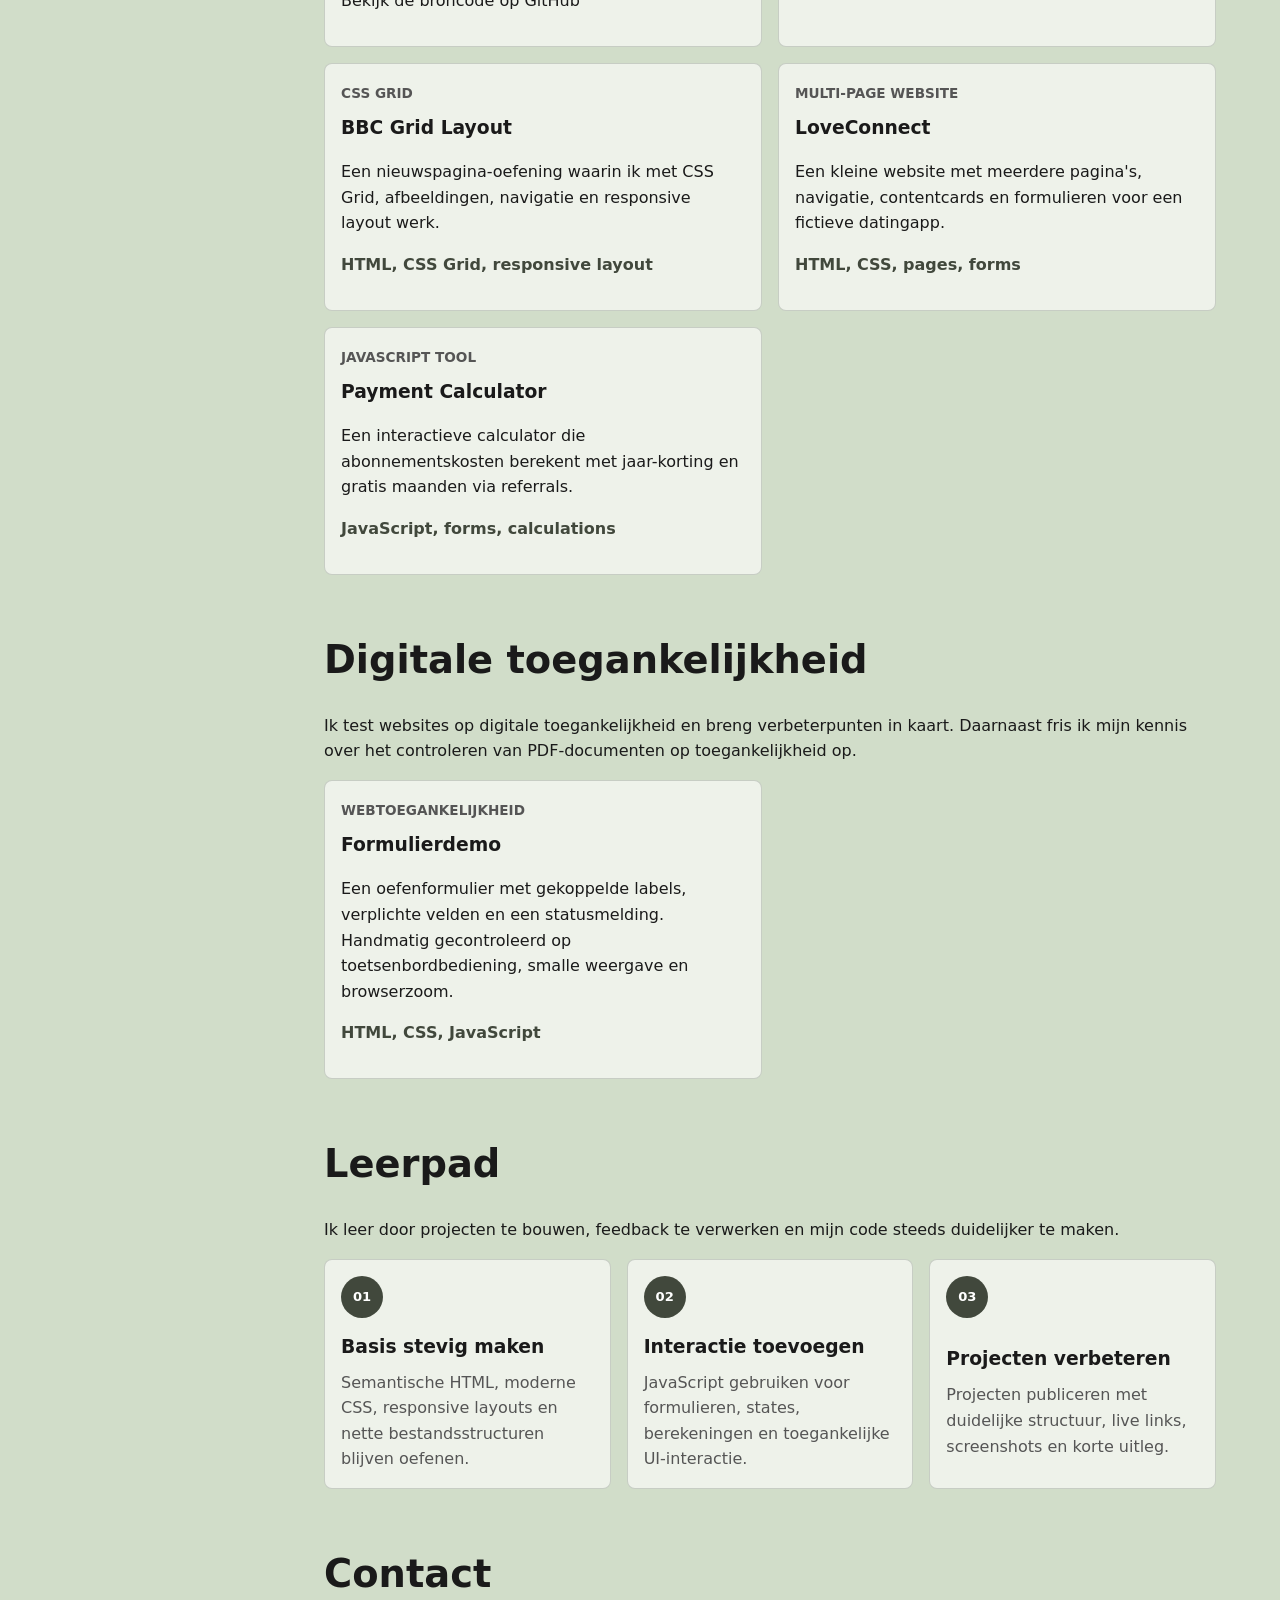
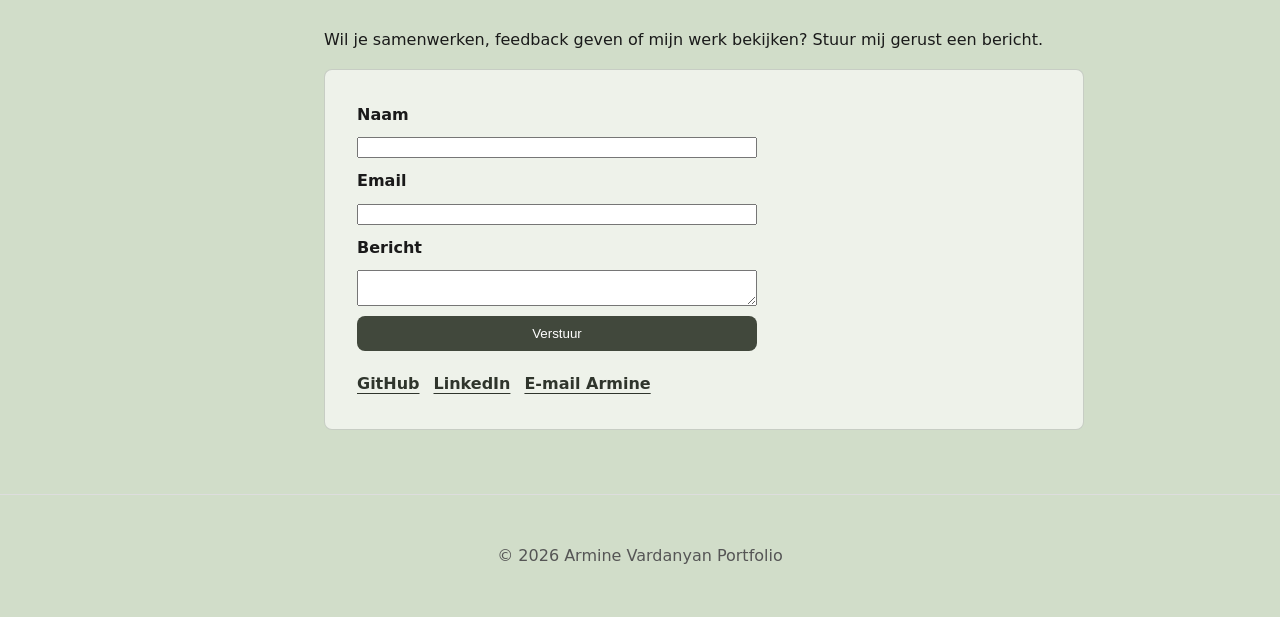
==== commit 245ac6fe: "React-opdracht en formulierdemo toegevoegd aan portfolio" ====
--- a/index.html
+++ b/index.html
@@ -93,13 +93,12 @@
           </div>
 
           <ul class="hero-stats" aria-label="Portfolio highlights">
-            <li><strong>4</strong><span>projecten</span></li>
+            <li><strong>5</strong><span>projecten</span></li>
             <li><strong>WCAG</strong><span>toegankelijkheid</span></li>
             <li><strong>Git</strong><span>versiebeheer</span></li>
           </ul>
         </div>
       </section>
-
       <section id="about">
         <h2>Over mij</h2>
 
@@ -140,11 +139,26 @@
       <section id="projects">
         <h2>Projecten</h2>
         <p>
-          Vier projecten uit mijn leertraject die laten zien hoe ik werk met
+          Vijf projecten uit mijn leertraject die laten zien hoe ik werk met
           layout, responsive design, JavaScript en toegankelijke structuur.
         </p>
 
         <div class="project-grid">
+          <a
+            class="project-card"
+            href="https://github.com/ArmVdn/Final-React-Advanced-Project"
+          >
+            <span class="project-type">React-opdracht</span>
+            <h3>Evenementenapp</h3>
+            <p>
+              Een interactieve app om evenementen te zoeken, filteren,
+              toevoegen, bewerken en verwijderen.
+            </p>
+            <p class="project-tech">
+              React, JavaScript, Chakra UI, React Router
+            </p>
+            <p>Bekijk de broncode op GitHub</p>
+          </a>
           <a class="project-card" href="projects/recipe-page/index.html">
             <span class="project-type">Frontend Mentor</span>
             <h3>Recipe Page</h3>
@@ -186,16 +200,29 @@
           </a>
         </div>
       </section>
-
-<section id="accessibility">
-  <h2>Digitale toegankelijkheid</h2>
-  <p>
-    Ik test websites op digitale toegankelijkheid en breng
-  verbeterpunten in kaart. Daarnaast fris ik mijn kennis over
-  het controleren van PDF-documenten op toegankelijkheid op.
-  </p>
-</section>
-
+      <section id="accessibility">
+        <h2>Digitale toegankelijkheid</h2>
+        <p>
+          Ik test websites op digitale toegankelijkheid en breng verbeterpunten
+          in kaart. Daarnaast fris ik mijn kennis over het controleren van
+          PDF-documenten op toegankelijkheid op.
+        </p>
+        <div class="project-grid">
+          <a
+            class="project-card"
+            href="projects/toegankelijk-formulier/index.html"
+          >
+            <span class="project-type">Webtoegankelijkheid</span>
+            <h3>Formulierdemo</h3>
+            <p>
+              Een oefenformulier met gekoppelde labels, verplichte velden en een
+              statusmelding. Handmatig gecontroleerd op toetsenbordbediening,
+              smalle weergave en browserzoom.
+            </p>
+            <p class="project-tech">HTML, CSS, JavaScript</p>
+          </a>
+        </div>
+      </section>
       <section id="journey">
         <h2>Leerpad</h2>
         <p>
--- a/style.css
+++ b/style.css
@@ -222,7 +222,7 @@
 .hero {
   display: flex;
   gap: var(--space-lg);
-  min-height: calc(100vh - 64px);
+  min-height: auto;
   align-items: center;
 }
 
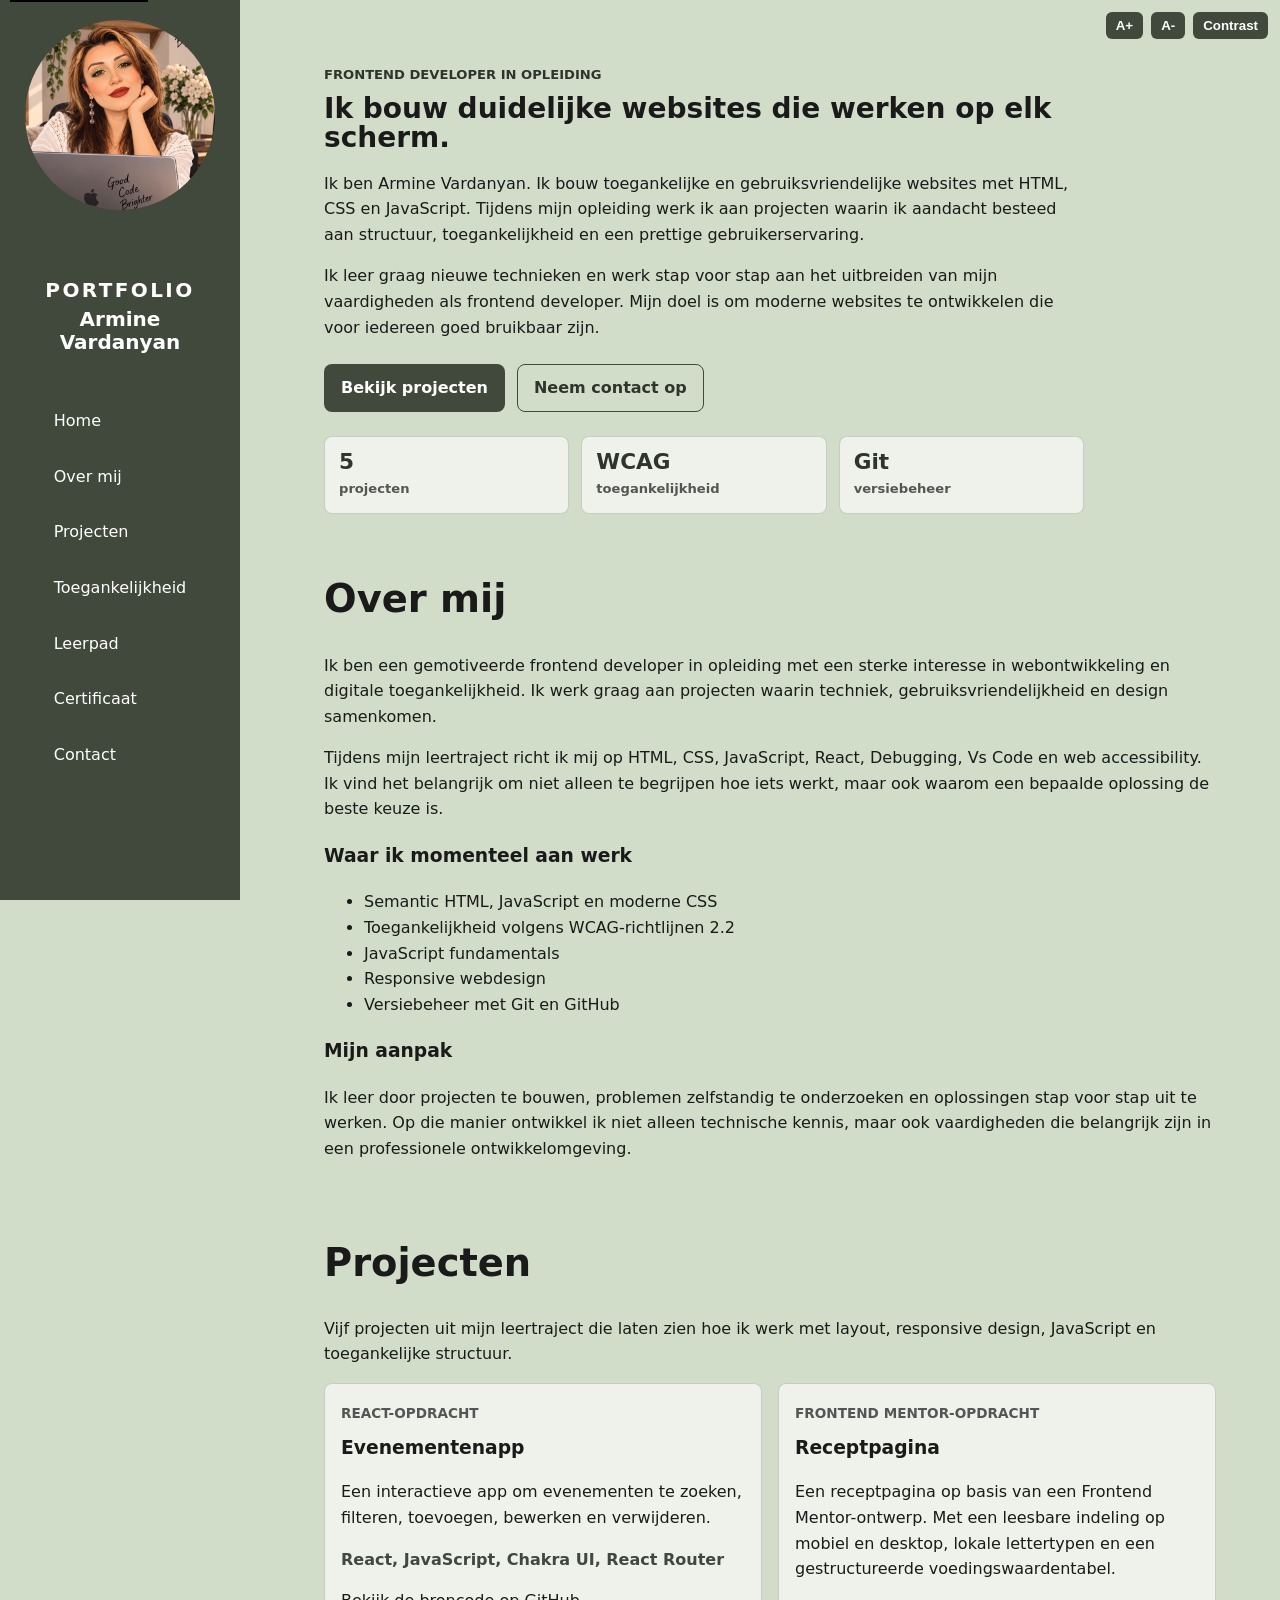
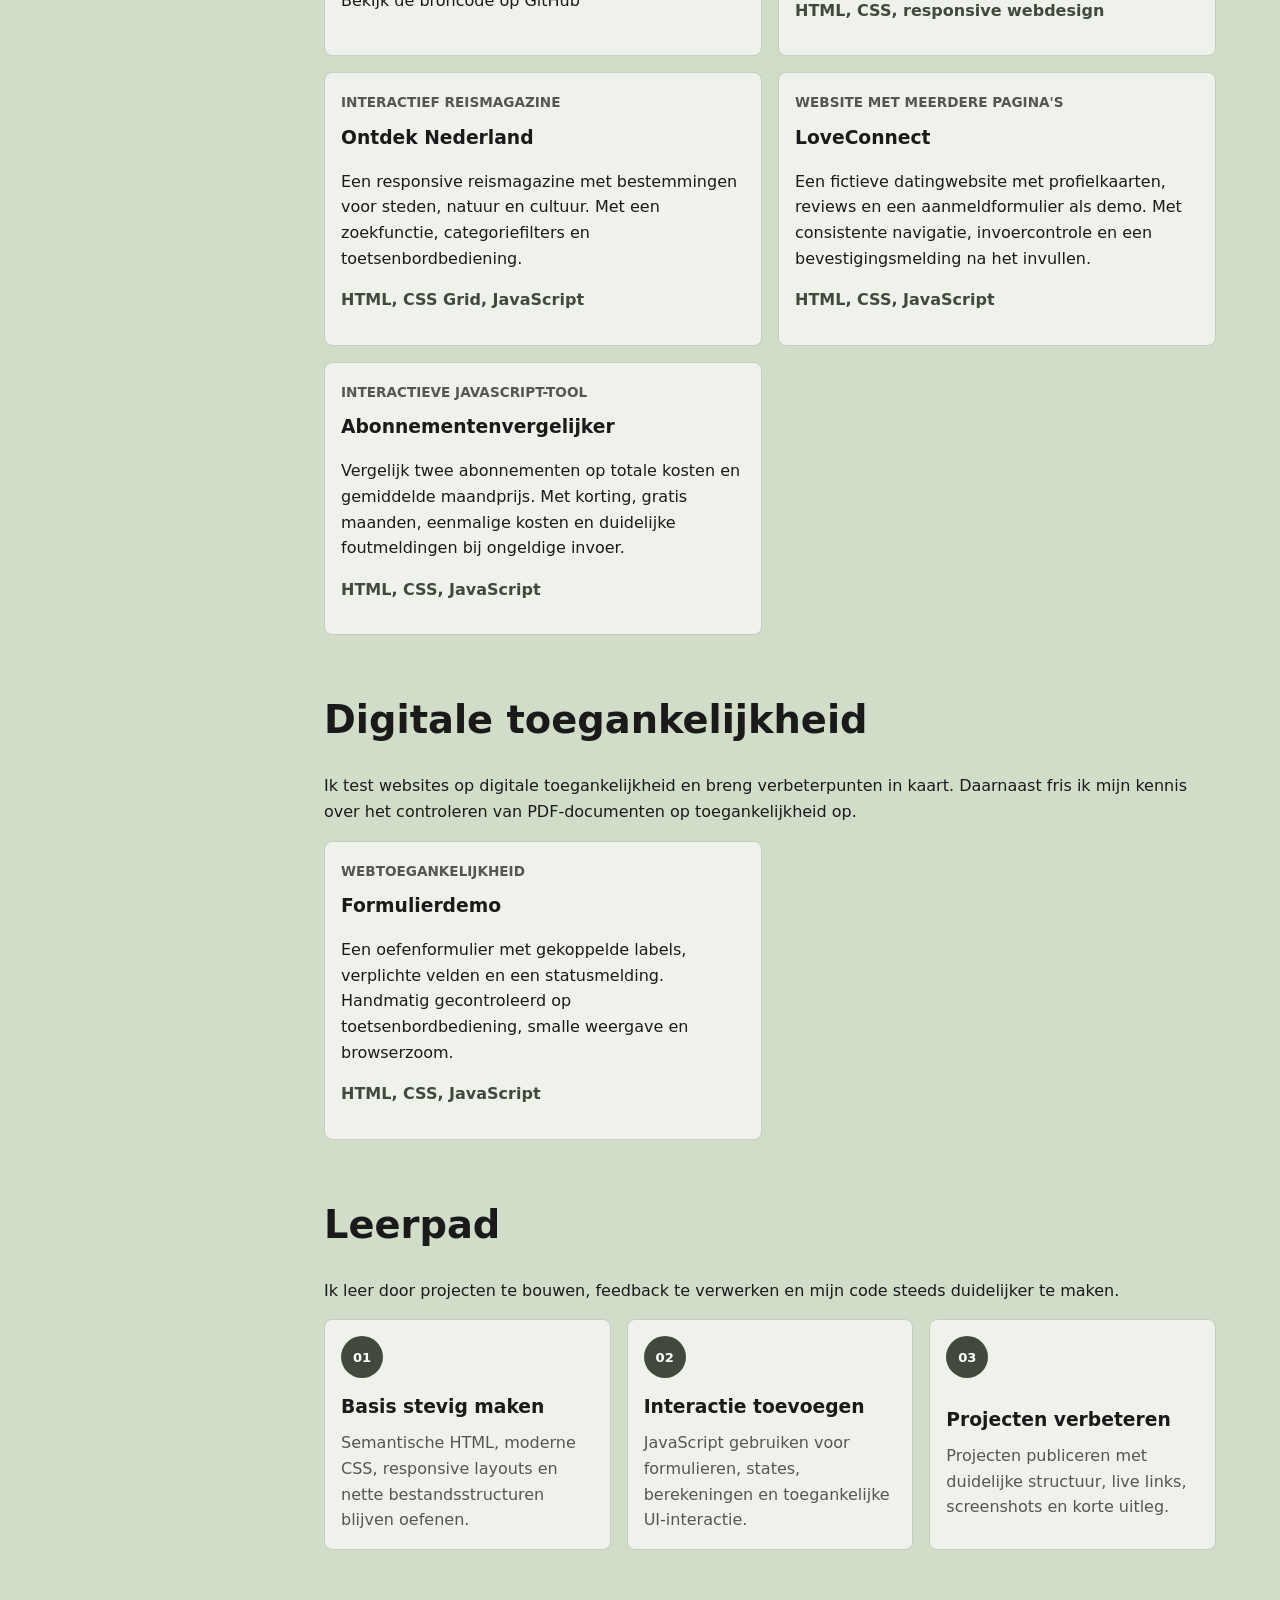
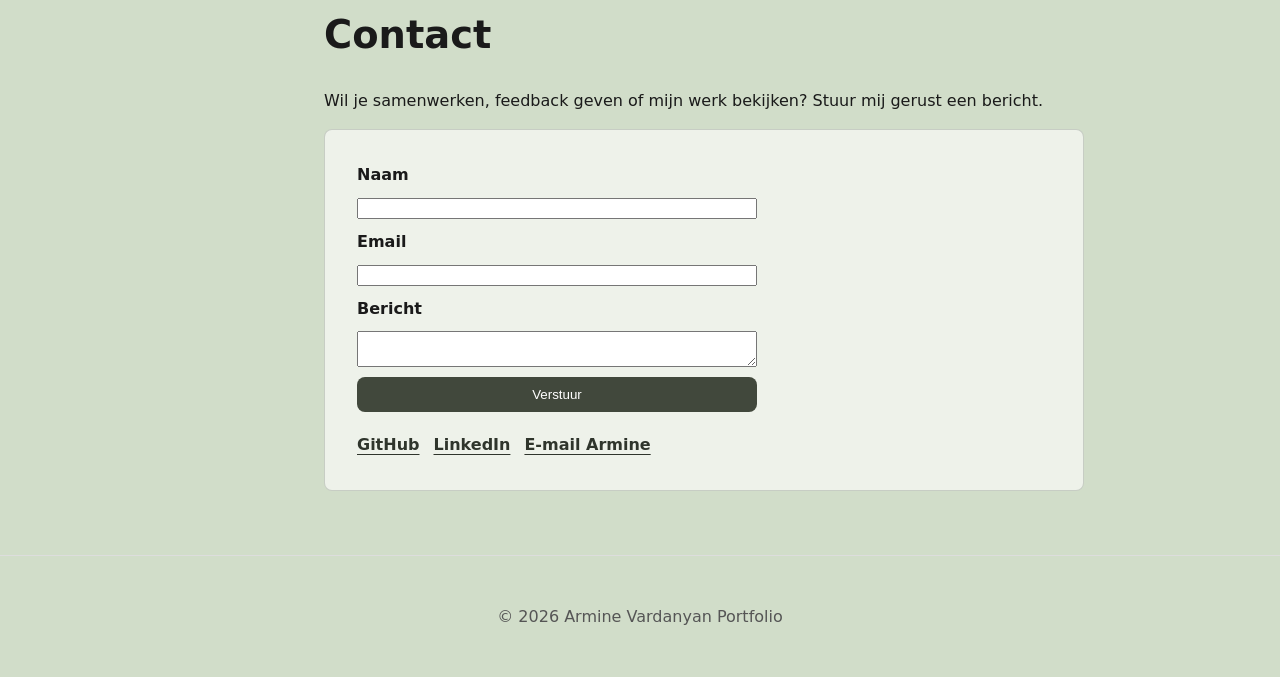
==== commit aaeafaf0: "Portfolioprojecten vernieuwd en mobiele weergave en contrast verbeterd" ====
--- a/index.html
+++ b/index.html
@@ -160,43 +160,47 @@
             <p>Bekijk de broncode op GitHub</p>
           </a>
           <a class="project-card" href="projects/recipe-page/index.html">
-            <span class="project-type">Frontend Mentor</span>
-            <h3>Recipe Page</h3>
-            <p>
-              Een nette receptpagina met semantische HTML, responsive CSS,
-              custom styling en aandacht voor spacing en leesbaarheid.
-            </p>
-            <p class="project-tech">HTML, CSS, responsive design</p>
-          </a>
-
-          <a class="project-card" href="projects/bbc-grid/index.html">
-            <span class="project-type">CSS Grid</span>
-            <h3>BBC Grid Layout</h3>
-            <p>
-              Een nieuwspagina-oefening waarin ik met CSS Grid, afbeeldingen,
-              navigatie en responsive layout werk.
-            </p>
-            <p class="project-tech">HTML, CSS Grid, responsive layout</p>
-          </a>
-
+            <span class="project-type">Frontend Mentor-opdracht</span>
+            <h3>Receptpagina</h3>
+            <p>
+              Een receptpagina op basis van een Frontend Mentor-ontwerp. Met een
+              leesbare indeling op mobiel en desktop, lokale lettertypen en een
+              gestructureerde voedingswaardentabel.
+            </p>
+            <p class="project-tech">HTML, CSS, responsive webdesign</p>
+          </a>
+
+          <a class="project-card" href="projects/ontdek-nederland/index.html">
+            <span class="project-type">Interactief reismagazine</span>
+            <h3>Ontdek Nederland</h3>
+
+            <p>
+              Een responsive reismagazine met bestemmingen voor steden, natuur
+              en cultuur. Met een zoekfunctie, categoriefilters en
+              toetsenbordbediening.
+            </p>
+
+            <p class="project-tech">HTML, CSS Grid, JavaScript</p>
+          </a>
           <a class="project-card" href="projects/loveconnect/index.html">
-            <span class="project-type">Multi-page website</span>
+            <span class="project-type">Website met meerdere pagina's</span>
             <h3>LoveConnect</h3>
             <p>
-              Een kleine website met meerdere pagina's, navigatie, contentcards
-              en formulieren voor een fictieve datingapp.
-            </p>
-            <p class="project-tech">HTML, CSS, pages, forms</p>
-          </a>
-
+              Een fictieve datingwebsite met profielkaarten, reviews en een
+              aanmeldformulier als demo. Met consistente navigatie,
+              invoercontrole en een bevestigingsmelding na het invullen.
+            </p>
+            <p class="project-tech">HTML, CSS, JavaScript</p>
+          </a>
           <a class="project-card" href="projects/payment-calculator/index.html">
-            <span class="project-type">JavaScript tool</span>
-            <h3>Payment Calculator</h3>
-            <p>
-              Een interactieve calculator die abonnementskosten berekent met
-              jaar-korting en gratis maanden via referrals.
-            </p>
-            <p class="project-tech">JavaScript, forms, calculations</p>
+            <span class="project-type">Interactieve JavaScript-tool</span>
+            <h3>Abonnementenvergelijker</h3>
+            <p>
+              Vergelijk twee abonnementen op totale kosten en gemiddelde
+              maandprijs. Met korting, gratis maanden, eenmalige kosten en
+              duidelijke foutmeldingen bij ongeldige invoer.
+            </p>
+            <p class="project-tech">HTML, CSS, JavaScript</p>
           </a>
         </div>
       </section>
--- a/style.css
+++ b/style.css
@@ -571,3 +571,49 @@
   outline: 3px solid var(--white);
   outline-offset: 3px;
 }
+/* Projectkaarten laten meegroeien met tekst */
+.project-card {
+  min-width: 0;
+  overflow-wrap: anywhere;
+}
+
+/* Meer leesruimte op kleine schermen */
+@media (max-width: 768px) {
+  main {
+    padding: 16px;
+  }
+
+  section {
+    padding: 16px;
+  }
+
+  .project-grid {
+    grid-template-columns: minmax(0, 1fr);
+  }
+
+  .contact {
+    min-width: 0;
+    padding: 16px;
+  }
+
+  .contact form,
+  .contact input,
+  .contact textarea {
+    min-width: 0;
+  }
+}
+
+/* Leesbare knoppen in de contraststand */
+.high-contrast .button-link.primary {
+  background: #ffff00;
+  color: #000000;
+  border-color: #ffff00;
+}
+
+.high-contrast .nav-links a:hover,
+.high-contrast .nav-links a:focus-visible,
+.high-contrast .nav-button:hover,
+.high-contrast .nav-button:focus-visible {
+  background: #ffffff !important;
+  color: #000000 !important;
+}
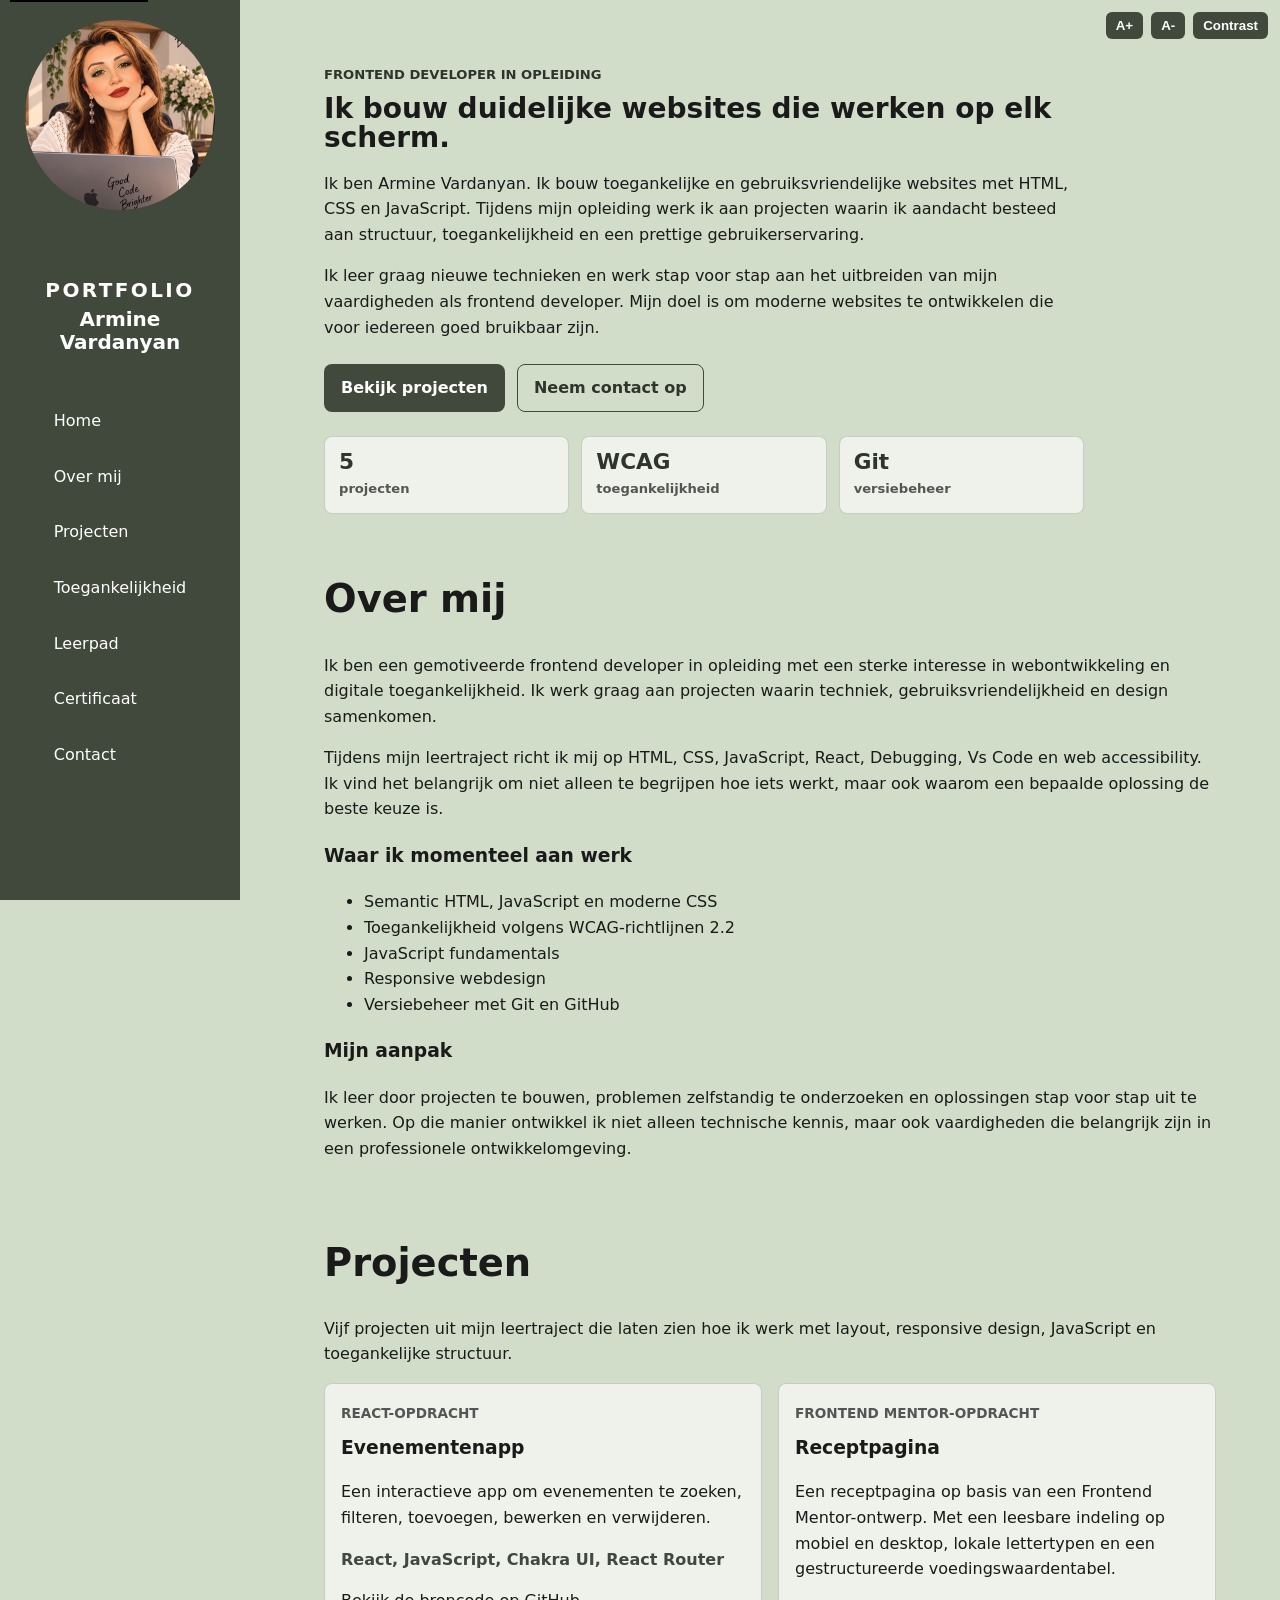
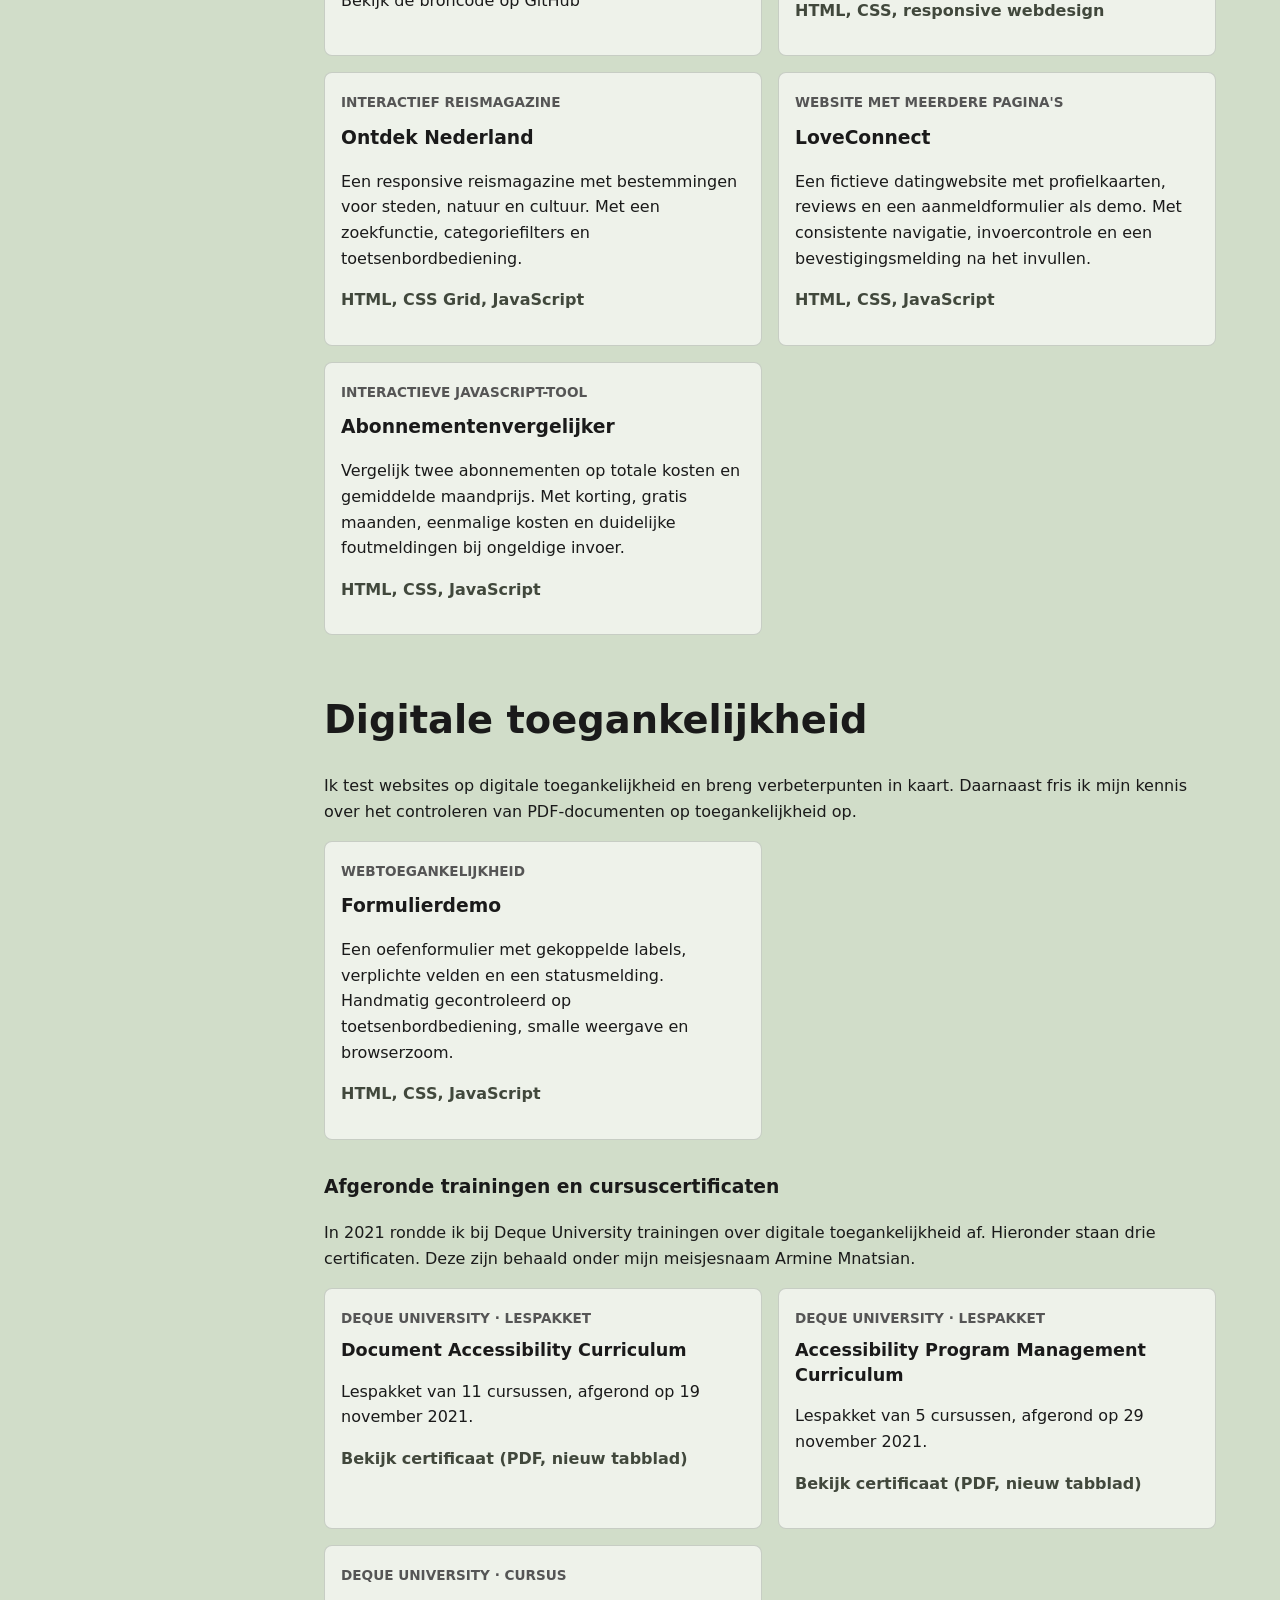
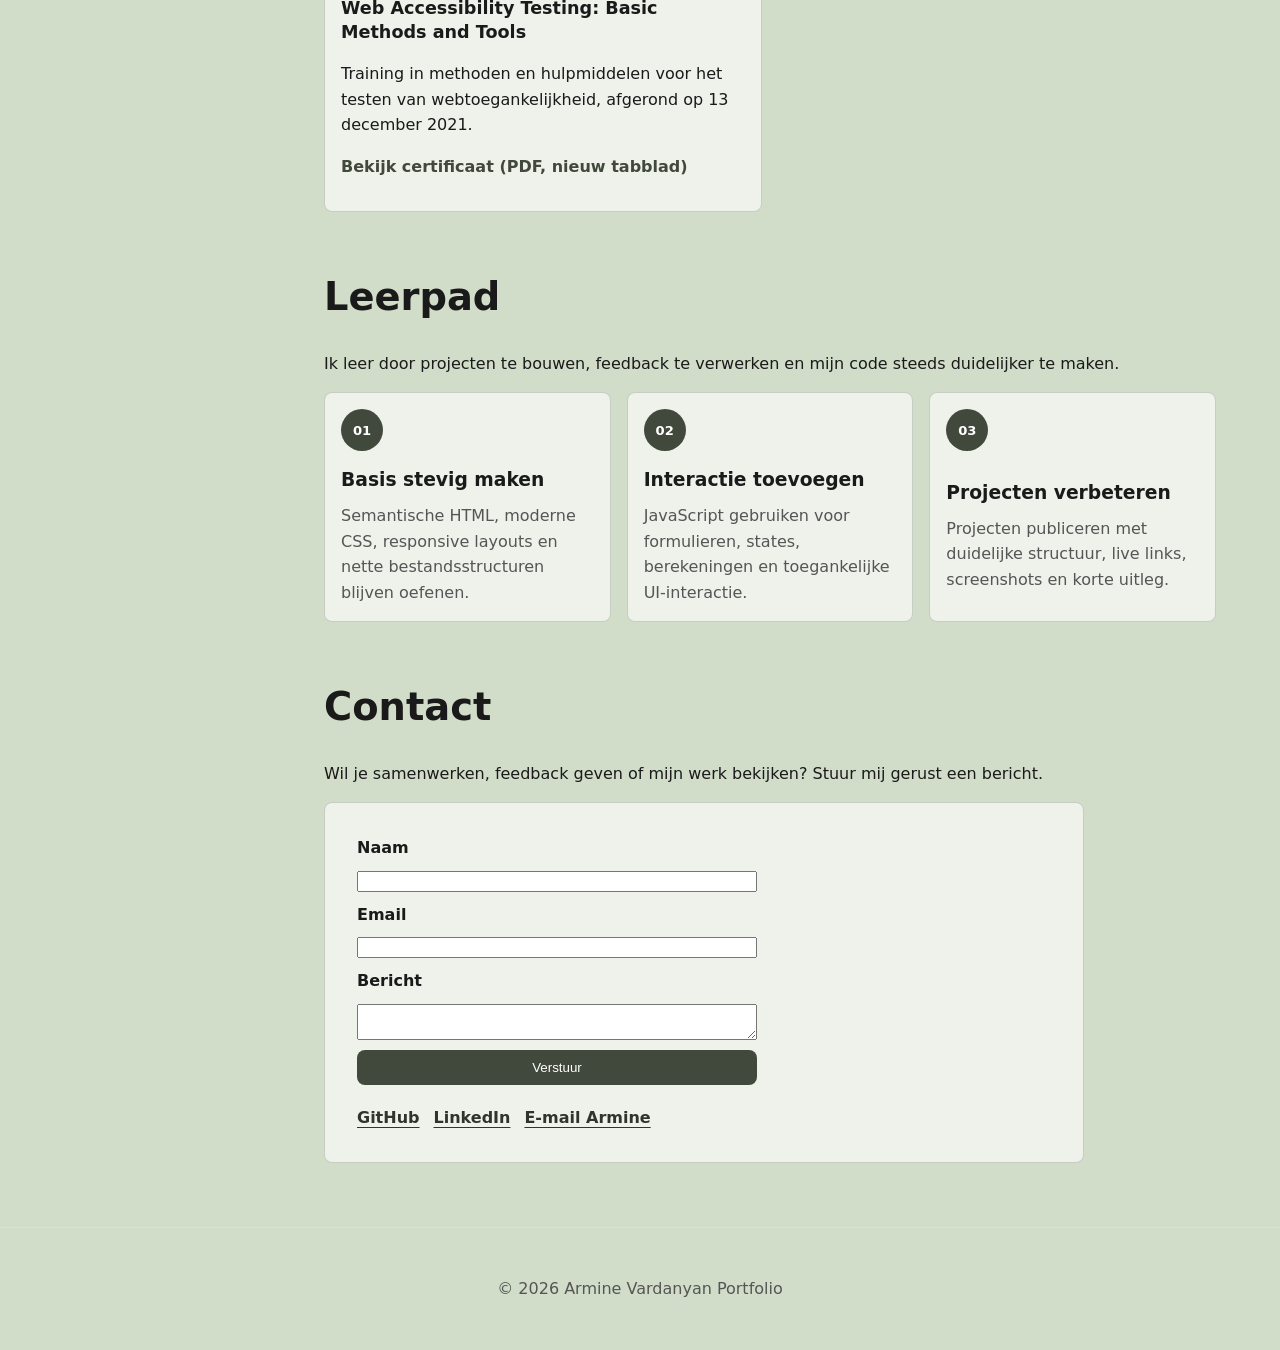
==== commit 71657eaa: "Deque-trainingen en cursuscertificaten toegevoegd" ====
--- a/index.html
+++ b/index.html
@@ -9,7 +9,7 @@
       content="Portfolio van Armine Vardanyan, frontend developer in opleiding met focus op HTML, CSS, JavaScript, React en toegankelijke websites."
     />
 
-    <link rel="stylesheet" href="style.css?v=2" />
+    <link rel="stylesheet" href="style.css?v=3" />
   </head>
 
   <body>
@@ -206,11 +206,13 @@
       </section>
       <section id="accessibility">
         <h2>Digitale toegankelijkheid</h2>
+
         <p>
           Ik test websites op digitale toegankelijkheid en breng verbeterpunten
           in kaart. Daarnaast fris ik mijn kennis over het controleren van
           PDF-documenten op toegankelijkheid op.
         </p>
+
         <div class="project-grid">
           <a
             class="project-card"
@@ -224,6 +226,59 @@
               smalle weergave en browserzoom.
             </p>
             <p class="project-tech">HTML, CSS, JavaScript</p>
+          </a>
+        </div>
+
+        <h3 class="training-title">
+          Afgeronde trainingen en cursuscertificaten
+        </h3>
+
+        <p>
+          In 2021 rondde ik bij Deque University trainingen over digitale
+          toegankelijkheid af. Hieronder staan drie certificaten. Deze zijn
+          behaald onder mijn meisjesnaam Armine Mnatsian.
+        </p>
+
+        <div class="project-grid">
+          <a
+            class="project-card certificate-card"
+            href="certificaten/deque-document-accessibility-2021.pdf"
+            target="_blank"
+            rel="noopener"
+          >
+            <span class="project-type">Deque University · Lespakket</span>
+            <h4 lang="en">Document Accessibility Curriculum</h4>
+            <p>Lespakket van 11 cursussen, afgerond op 19 november 2021.</p>
+            <p class="project-tech">Bekijk certificaat (PDF, nieuw tabblad)</p>
+          </a>
+
+          <a
+            class="project-card certificate-card"
+            href="certificaten/deque-program-management-2021.pdf"
+            target="_blank"
+            rel="noopener"
+          >
+            <span class="project-type">Deque University · Lespakket</span>
+            <h4 lang="en">Accessibility Program Management Curriculum</h4>
+            <p>Lespakket van 5 cursussen, afgerond op 29 november 2021.</p>
+            <p class="project-tech">Bekijk certificaat (PDF, nieuw tabblad)</p>
+          </a>
+
+          <a
+            class="project-card certificate-card"
+            href="certificaten/deque-web-accessibility-testing-2021.pdf"
+            target="_blank"
+            rel="noopener"
+          >
+            <span class="project-type">Deque University · Cursus</span>
+            <h4 lang="en">
+              Web Accessibility Testing: Basic Methods and Tools
+            </h4>
+            <p>
+              Training in methoden en hulpmiddelen voor het testen van
+              webtoegankelijkheid, afgerond op 13 december 2021.
+            </p>
+            <p class="project-tech">Bekijk certificaat (PDF, nieuw tabblad)</p>
           </a>
         </div>
       </section>
--- a/style.css
+++ b/style.css
@@ -617,3 +617,13 @@
   background: #ffffff !important;
   color: #000000 !important;
 }
+
+.training-title {
+  margin-top: 32px;
+}
+
+.certificate-card h4 {
+  margin: 8px 0 0;
+  font-size: 1.1rem;
+  line-height: 1.4;
+}
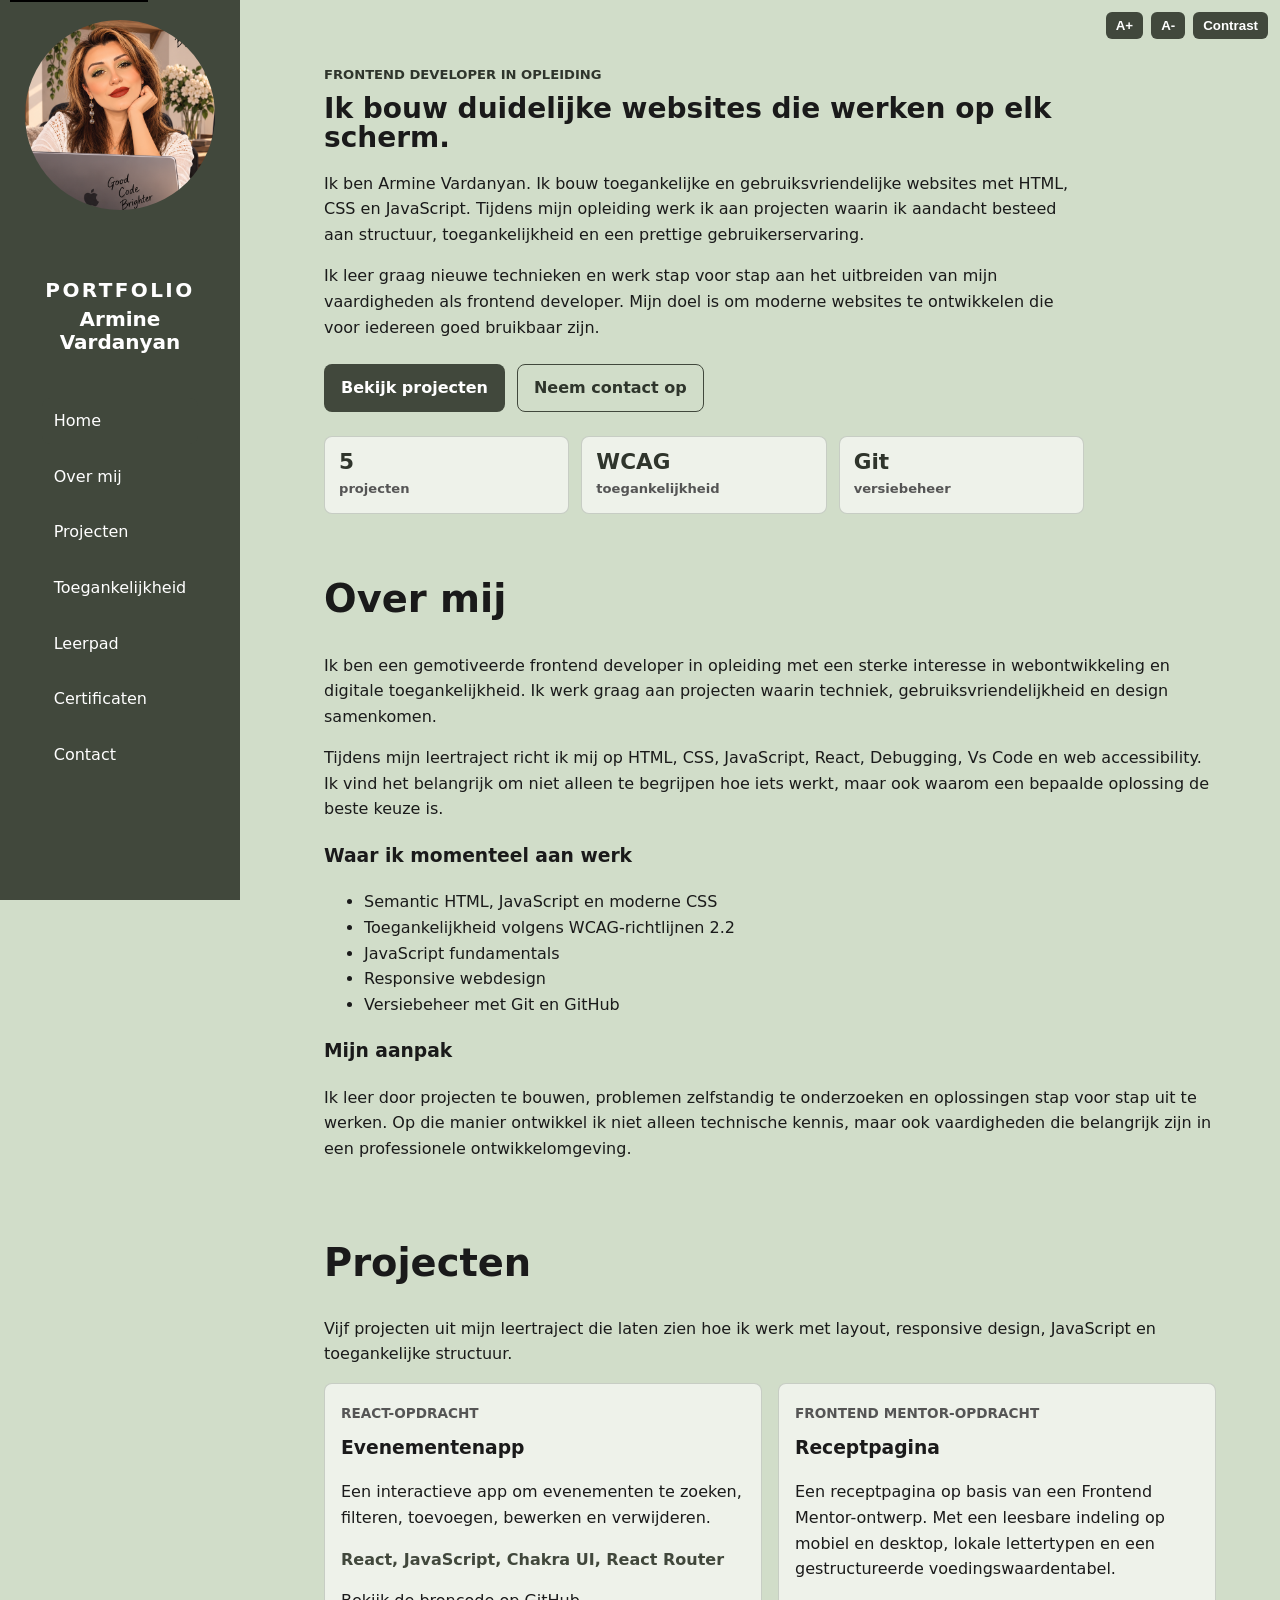
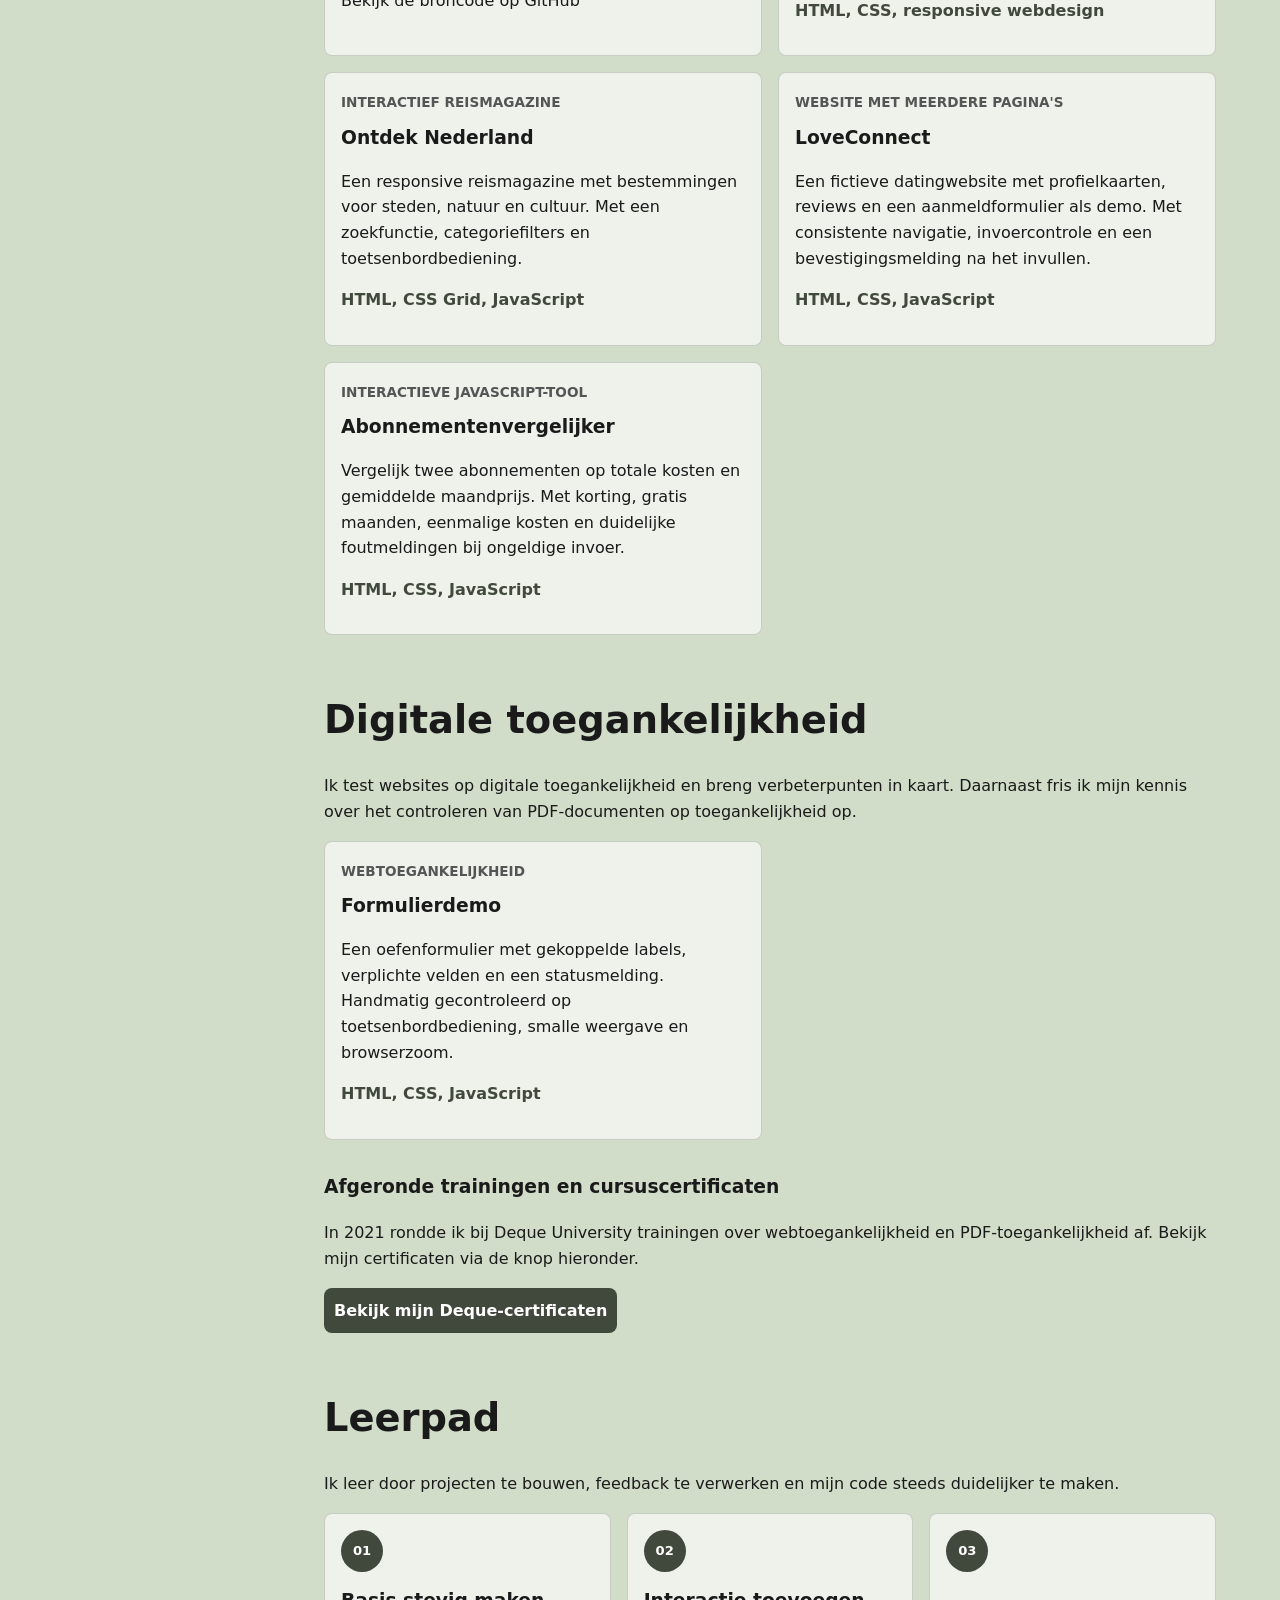
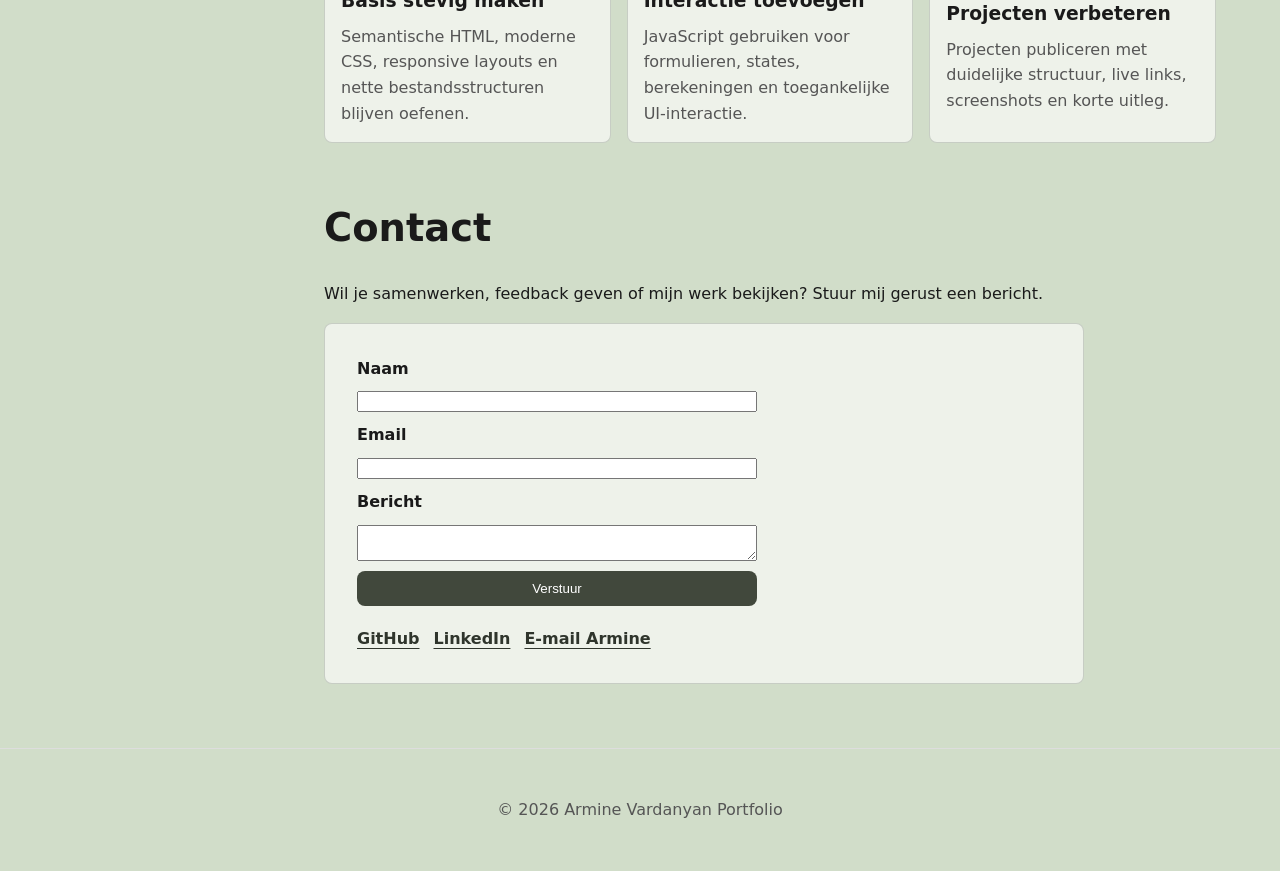
==== commit 6b1fced1: "Certificaten vernieuwd en bladerbare popup toegevoegd" ====
--- a/index.html
+++ b/index.html
@@ -9,7 +9,7 @@
       content="Portfolio van Armine Vardanyan, frontend developer in opleiding met focus op HTML, CSS, JavaScript, React en toegankelijke websites."
     />
 
-    <link rel="stylesheet" href="style.css?v=3" />
+    <link rel="stylesheet" href="style.css?v=4" />
   </head>
 
   <body>
@@ -56,8 +56,14 @@
 
           <!-- POPUP BUTTON -->
           <li>
-            <button class="nav-button" id="open-cert" type="button">
-              Certificaat
+            <button
+              class="nav-button"
+              id="open-cert"
+              type="button"
+              aria-haspopup="dialog"
+              aria-controls="cert-modal"
+            >
+              Certificaten
             </button>
           </li>
 
@@ -206,7 +212,6 @@
       </section>
       <section id="accessibility">
         <h2>Digitale toegankelijkheid</h2>
-
         <p>
           Ik test websites op digitale toegankelijkheid en breng verbeterpunten
           in kaart. Daarnaast fris ik mijn kennis over het controleren van
@@ -232,55 +237,21 @@
         <h3 class="training-title">
           Afgeronde trainingen en cursuscertificaten
         </h3>
-
-        <p>
-          In 2021 rondde ik bij Deque University trainingen over digitale
-          toegankelijkheid af. Hieronder staan drie certificaten. Deze zijn
-          behaald onder mijn meisjesnaam Armine Mnatsian.
-        </p>
-
-        <div class="project-grid">
-          <a
-            class="project-card certificate-card"
-            href="certificaten/deque-document-accessibility-2021.pdf"
-            target="_blank"
-            rel="noopener"
-          >
-            <span class="project-type">Deque University · Lespakket</span>
-            <h4 lang="en">Document Accessibility Curriculum</h4>
-            <p>Lespakket van 11 cursussen, afgerond op 19 november 2021.</p>
-            <p class="project-tech">Bekijk certificaat (PDF, nieuw tabblad)</p>
-          </a>
-
-          <a
-            class="project-card certificate-card"
-            href="certificaten/deque-program-management-2021.pdf"
-            target="_blank"
-            rel="noopener"
-          >
-            <span class="project-type">Deque University · Lespakket</span>
-            <h4 lang="en">Accessibility Program Management Curriculum</h4>
-            <p>Lespakket van 5 cursussen, afgerond op 29 november 2021.</p>
-            <p class="project-tech">Bekijk certificaat (PDF, nieuw tabblad)</p>
-          </a>
-
-          <a
-            class="project-card certificate-card"
-            href="certificaten/deque-web-accessibility-testing-2021.pdf"
-            target="_blank"
-            rel="noopener"
-          >
-            <span class="project-type">Deque University · Cursus</span>
-            <h4 lang="en">
-              Web Accessibility Testing: Basic Methods and Tools
-            </h4>
-            <p>
-              Training in methoden en hulpmiddelen voor het testen van
-              webtoegankelijkheid, afgerond op 13 december 2021.
-            </p>
-            <p class="project-tech">Bekijk certificaat (PDF, nieuw tabblad)</p>
-          </a>
-        </div>
+        <p>
+          In 2021 rondde ik bij Deque University trainingen over
+          webtoegankelijkheid en PDF-toegankelijkheid af. Bekijk mijn
+          certificaten via de knop hieronder.
+        </p>
+
+        <button
+          class="certificate-open"
+          type="button"
+          data-certificate="1"
+          aria-haspopup="dialog"
+          aria-controls="cert-modal"
+        >
+          Bekijk mijn Deque-certificaten
+        </button>
       </section>
       <section id="journey">
         <h2>Leerpad</h2>
@@ -369,21 +340,38 @@
       <p>© 2026 Armine Vardanyan Portfolio</p>
     </footer>
 
-    <!-- CERTIFICAAT POPUP -->
-    <div id="cert-modal" class="modal" aria-hidden="true">
-      <div
-        class="modal-content"
-        role="dialog"
-        aria-modal="true"
-        aria-labelledby="cert-title"
-      >
-        <h2 id="cert-title">Certificaat</h2>
-
-        <img src="certificaat.jpg" alt="Front-End Developer certificaat" />
-
+    <!-- CERTIFICATEN POPUP -->
+    <dialog
+      id="cert-modal"
+      class="certificate-dialog"
+      aria-labelledby="cert-title"
+      aria-describedby="cert-caption"
+    >
+      <div class="certificate-dialog-heading">
+        <h2 id="cert-title">Certificaten</h2>
         <button id="close-cert" type="button">Sluiten</button>
       </div>
-    </div>
+
+      <p id="cert-counter" role="status" aria-live="polite" aria-atomic="true">
+        Certificaat 1 van 4
+      </p>
+
+      <figure>
+        <img
+          id="cert-image"
+          src="certificaat.jpg"
+          alt="Front-end Development-certificaat van Winc Academy"
+        />
+        <figcaption id="cert-caption">
+          Front-end Development — Winc Academy.
+        </figcaption>
+      </figure>
+
+      <div class="certificate-controls">
+        <button id="previous-cert" type="button" disabled>Vorige</button>
+        <button id="next-cert" type="button">Volgende</button>
+      </div>
+    </dialog>
     <!-- PROFIELFOTO POPUP -->
     <div id="profile-modal" class="modal" aria-hidden="true">
       <div
@@ -400,6 +388,6 @@
       </div>
     </div>
     <!-- SCRIPTS -->
-    <script src="script.js?v=2"></script>
+    <script src="script.js?v=5"></script>
   </body>
 </html>
--- a/style.css
+++ b/style.css
@@ -627,3 +627,74 @@
   font-size: 1.1rem;
   line-height: 1.4;
 }
+.certificate-open,
+.certificate-dialog button {
+  min-height: 44px;
+  font: inherit;
+  font-weight: 700;
+}
+
+.certificate-dialog {
+  width: min(1100px, calc(100% - 24px));
+  max-width: calc(100% - 24px);
+  max-height: calc(100dvh - 24px);
+  margin: auto;
+  padding: 20px;
+  border: 1px solid var(--line);
+  border-radius: 12px;
+  background: var(--bg);
+  color: var(--text);
+  overflow: auto;
+}
+
+.certificate-dialog::backdrop {
+  background: rgb(0 0 0 / 75%);
+}
+
+.certificate-dialog-heading,
+.certificate-controls {
+  display: flex;
+  align-items: center;
+  justify-content: space-between;
+  flex-wrap: wrap;
+  gap: 12px;
+}
+
+.certificate-dialog h2 {
+  margin: 0;
+}
+
+.certificate-dialog figure {
+  margin: 0;
+}
+
+.certificate-dialog img {
+  display: block;
+  width: 100%;
+  height: auto;
+  max-height: 62vh;
+  object-fit: contain;
+  background: #ffffff;
+}
+
+.certificate-dialog figcaption {
+  margin-top: 12px;
+  line-height: 1.6;
+  overflow-wrap: anywhere;
+}
+
+.certificate-controls {
+  justify-content: center;
+  margin-top: 16px;
+}
+
+.certificate-dialog button:disabled {
+  opacity: 0.5;
+  cursor: not-allowed;
+}
+
+@media (max-width: 480px) {
+  .certificate-dialog {
+    padding: 16px;
+  }
+}
